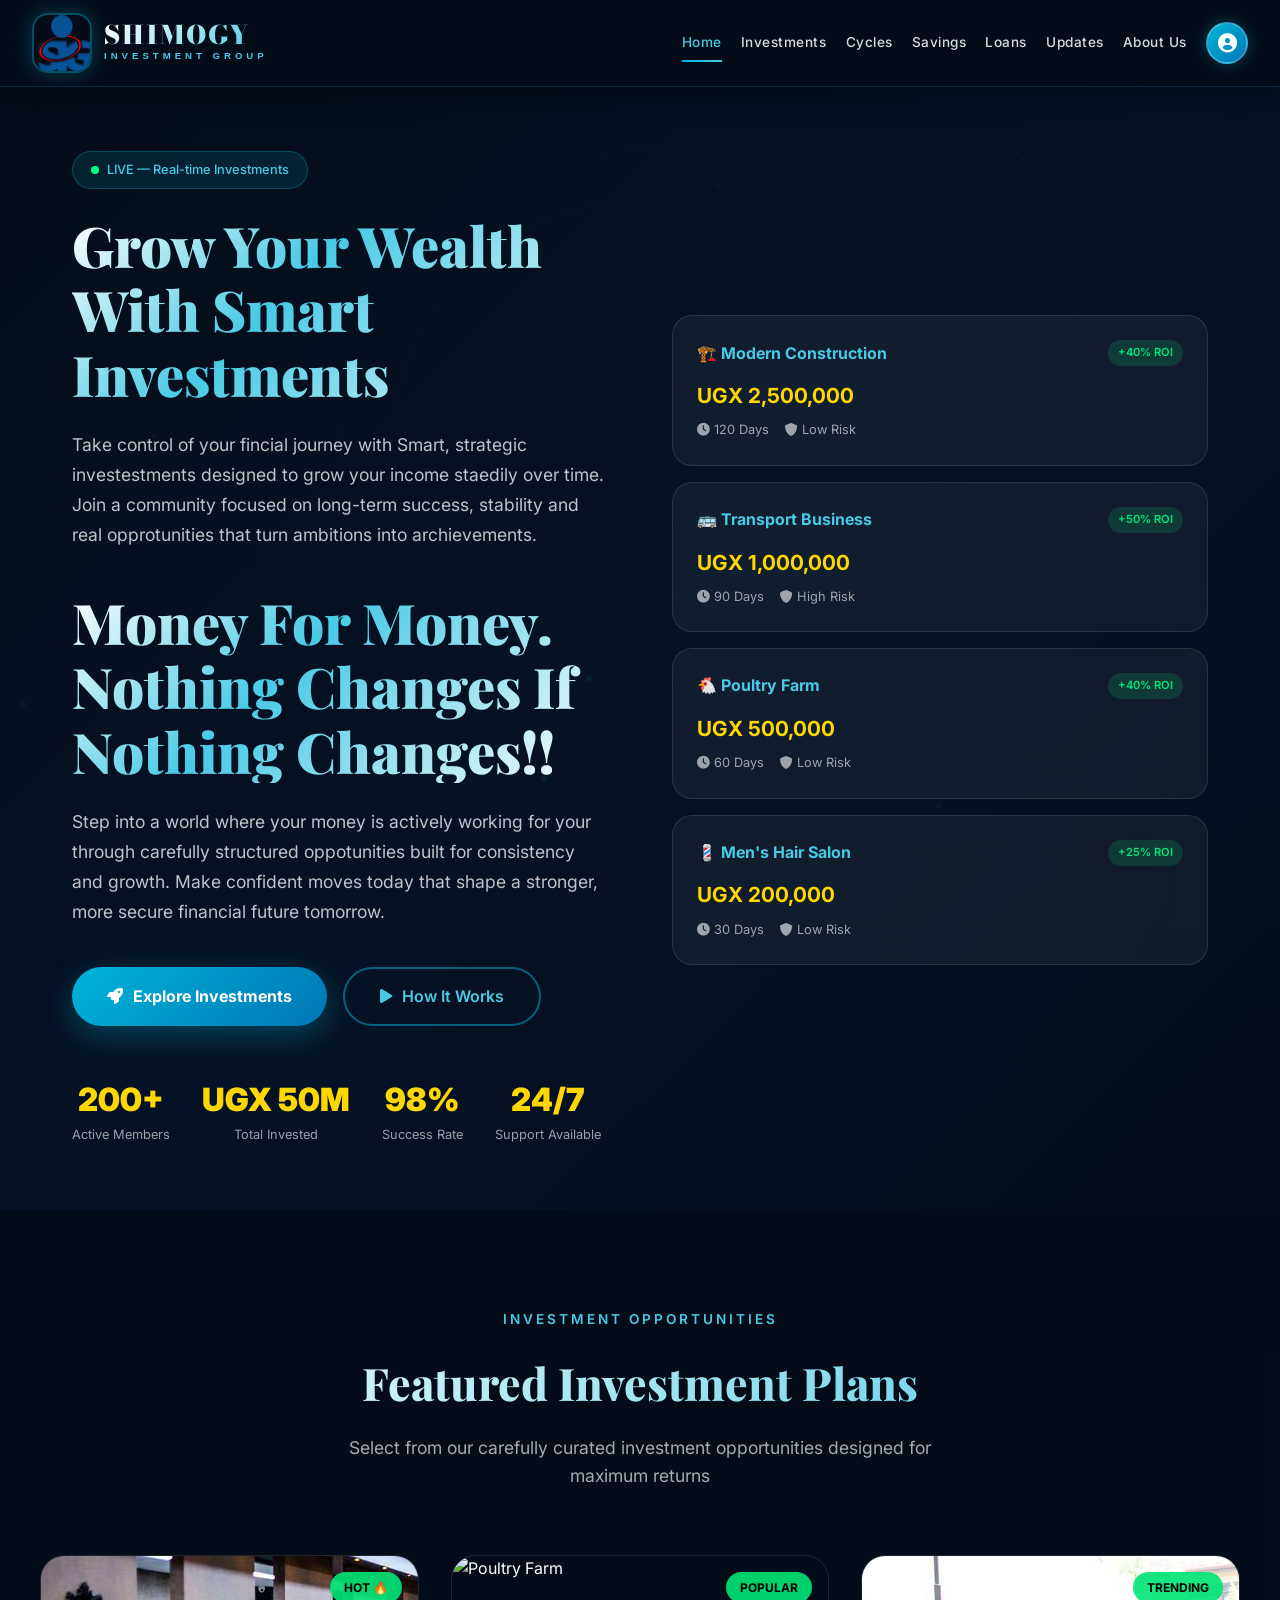
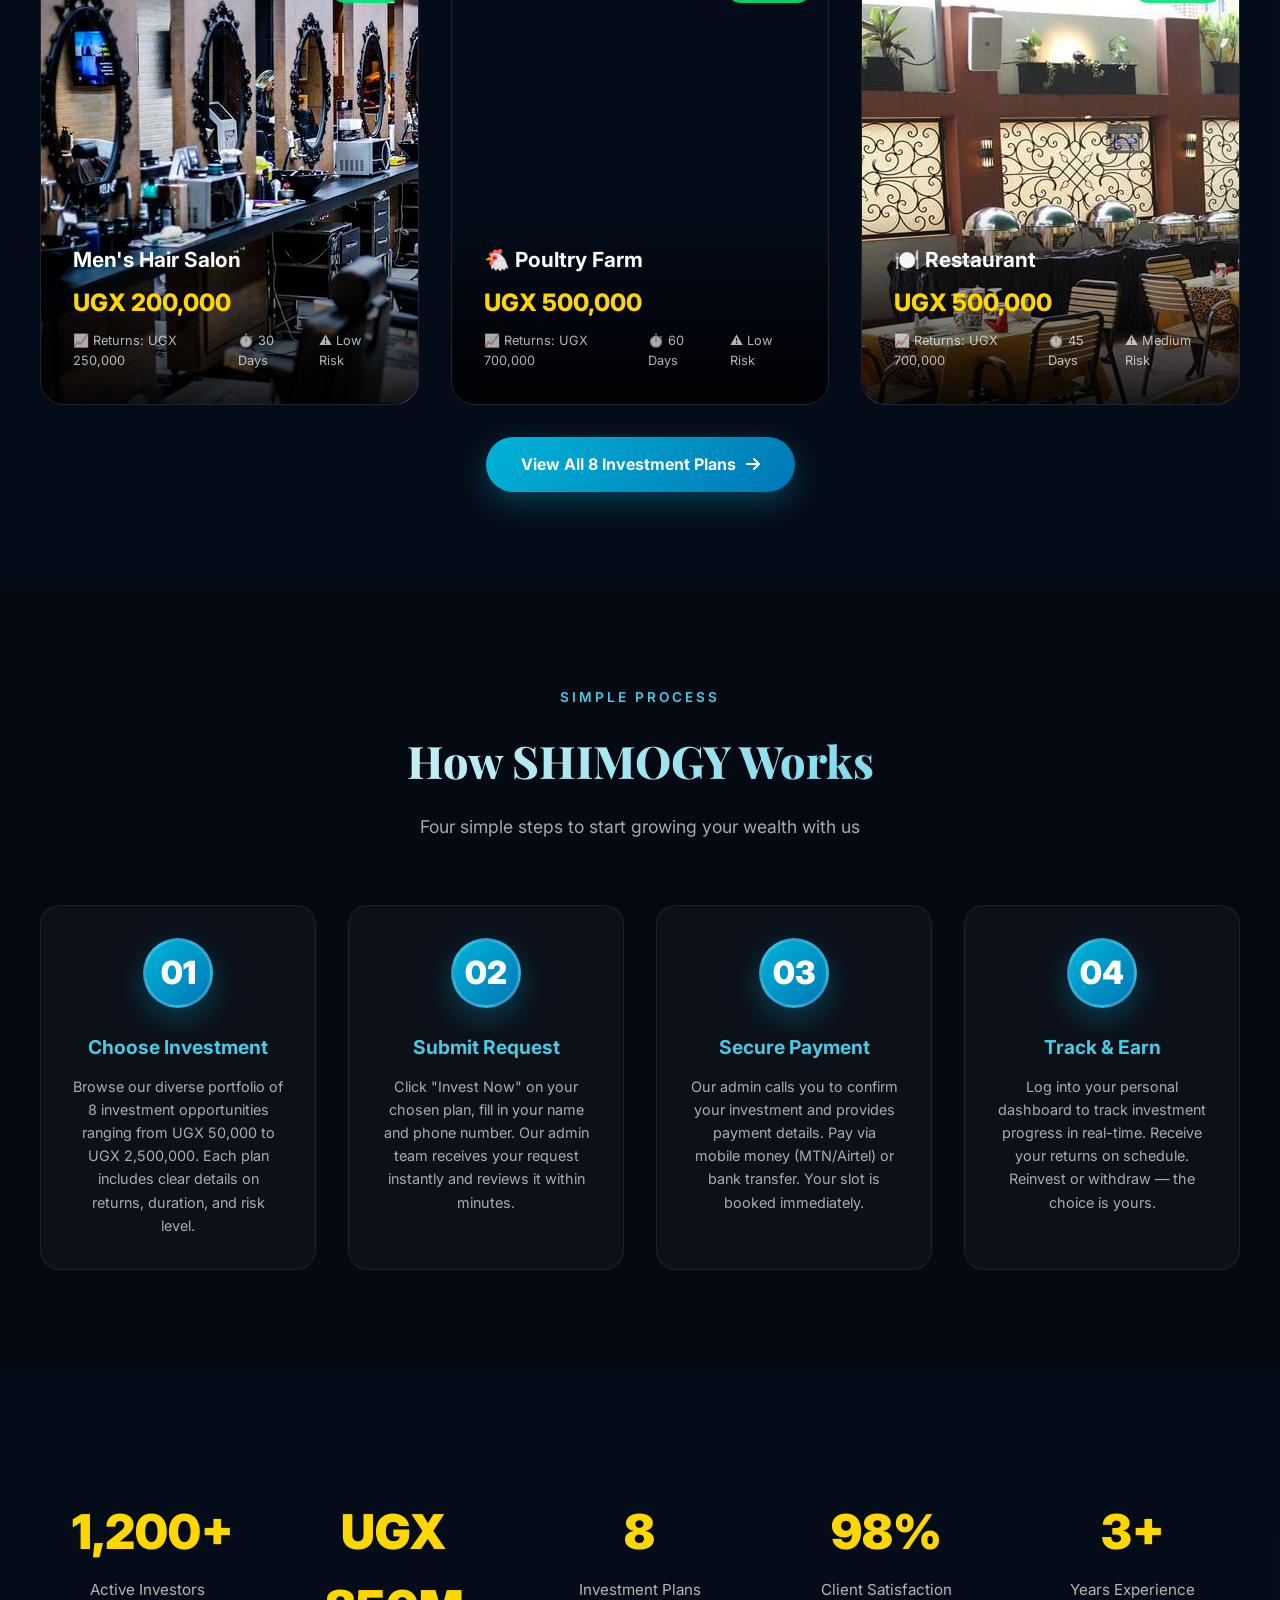
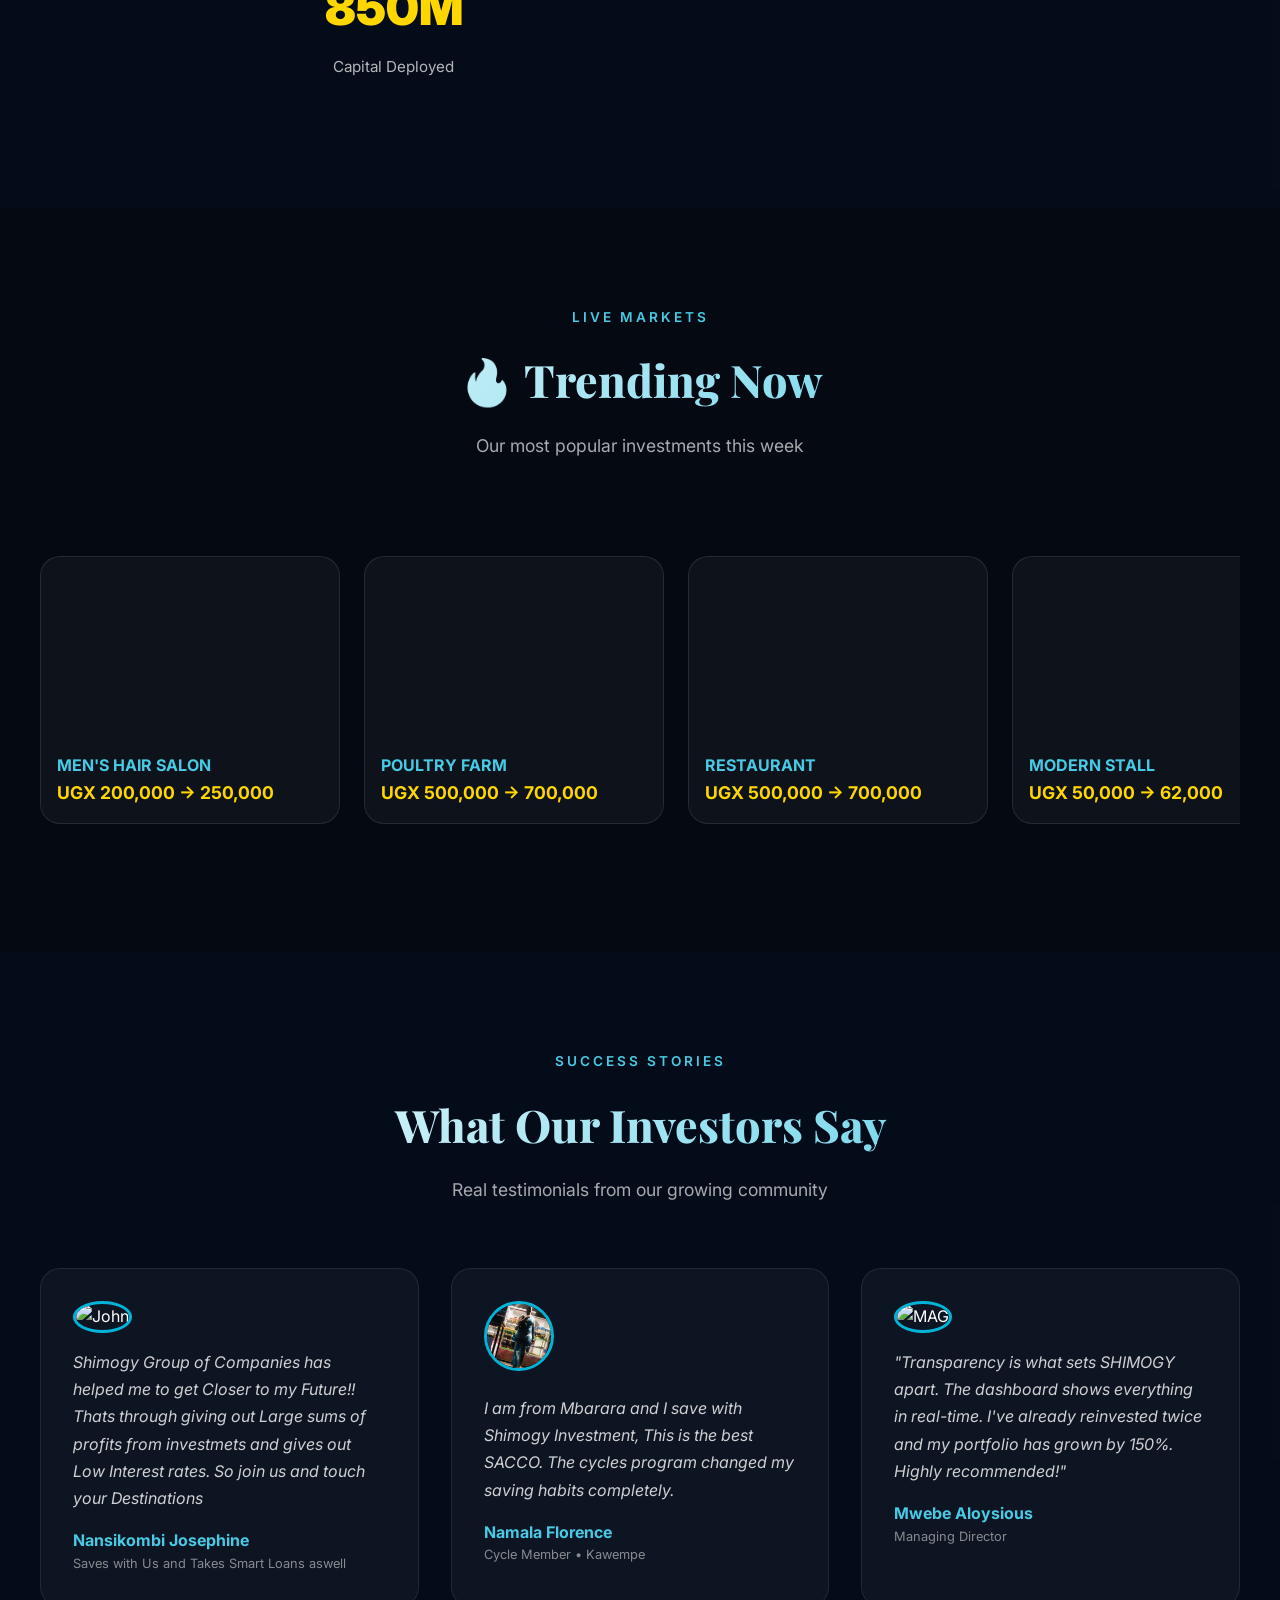
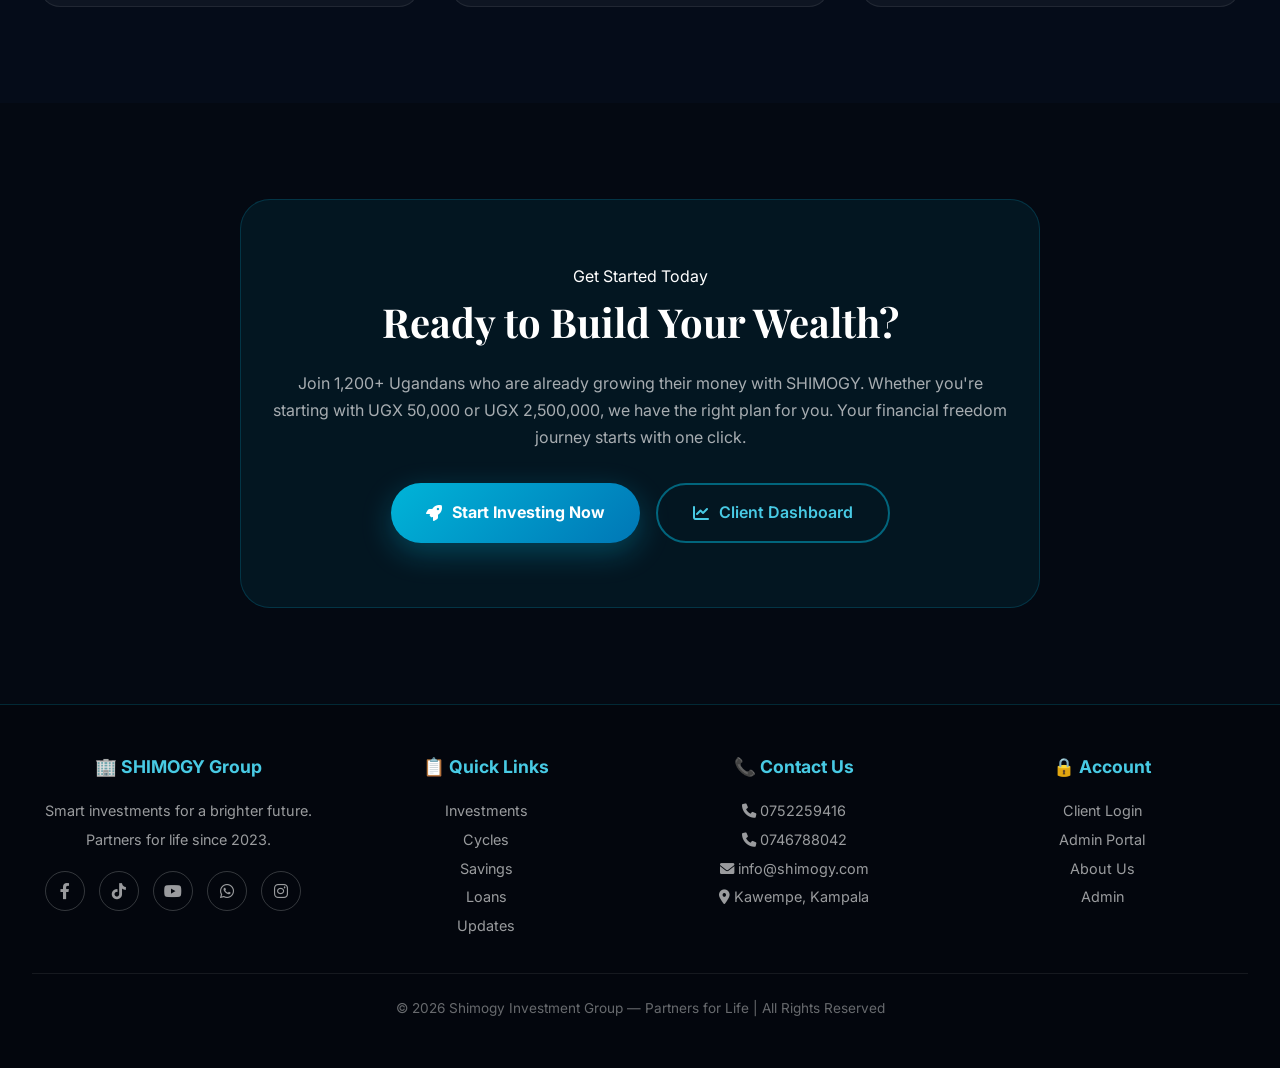
==== index.html @ a3112fb6 "Add files via upload" ====
<!-- index.html - Premium Modern Redesigned Home Page -->
<!DOCTYPE html>
<html lang="en">
<head>
    <meta charset="UTF-8">
    <meta name="viewport" content="width=device-width, initial-scale=1.0">
    <title>SHIMOGY | Smart Investment Group - Partners for Life | Uganda</title>
    <link href="https://fonts.googleapis.com/css2?family=Inter:opsz,wght@14..32,300;400;500;600;700;800;900&display=swap" rel="stylesheet">
    <link rel="stylesheet" href="https://cdnjs.cloudflare.com/ajax/libs/font-awesome/6.0.0-beta3/css/all.min.css">
    <link rel="stylesheet" href="style.css">
    <style>
        @import url('https://fonts.googleapis.com/css2?family=Bodoni+Moda:opsz,wght@6..96,700;6..96,800;6..96,900&display=swap');
        @import url('https://fonts.googleapis.com/css2?family=Playfair+Display:wght@700;800;900&display=swap');
        
        * {
            margin: 0;
            padding: 0;
            box-sizing: border-box;
        }

        body {
            background: #060d1a;
            min-height: 100vh;
            font-family: 'Inter', sans-serif;
            color: white;
            overflow-x: hidden;
            line-height: 1.6;
        }

        /* Water Ripple Animation */
        .water-ripple {
            position: fixed;
            top: 50%;
            left: 50%;
            transform: translate(-50%, -50%);
            width: 600px;
            height: 600px;
            border-radius: 50%;
            border: 2px solid rgba(0, 180, 216, 0.08);
            animation: rippleExpand 4s infinite ease-out;
            z-index: 0;
            pointer-events: none;
        }

        .water-ripple:nth-child(2) { animation-delay: 0.8s; width: 500px; height: 500px; }
        .water-ripple:nth-child(3) { animation-delay: 1.6s; width: 400px; height: 400px; }
        .water-ripple:nth-child(4) { animation-delay: 2.4s; width: 300px; height: 300px; }
        .water-ripple:nth-child(5) { animation-delay: 3.2s; width: 200px; height: 200px; }

        @keyframes rippleExpand {
            0% { transform: translate(-50%, -50%) scale(0.5); opacity: 1; }
            100% { transform: translate(-50%, -50%) scale(2.5); opacity: 0; }
        }

        /* Floating Dots */
        .floating-dots {
            position: fixed;
            top: 0;
            left: 0;
            width: 100%;
            height: 100%;
            z-index: 0;
            pointer-events: none;
        }

        .dot {
            position: absolute;
            border-radius: 50%;
            background: radial-gradient(circle, rgba(0,180,216,0.6), rgba(0,180,216,0));
            animation: floatDot 8s infinite ease-in-out;
        }

        @keyframes floatDot {
            0%, 100% { transform: translateY(0) translateX(0) scale(1); opacity: 0.3; }
            25% { transform: translateY(-100px) translateX(50px) scale(1.5); opacity: 0.6; }
            50% { transform: translateY(-50px) translateX(-30px) scale(1); opacity: 0.3; }
            75% { transform: translateY(-150px) translateX(-50px) scale(1.8); opacity: 0.5; }
        }

        /* Navbar */
        .navbar {
            background: rgba(6, 13, 26, 0.92);
            backdrop-filter: blur(20px);
            padding: 0.8rem 2rem;
            position: sticky;
            top: 0;
            z-index: 1000;
            border-bottom: 1px solid rgba(0, 180, 216, 0.2);
            box-shadow: 0 4px 30px rgba(0, 0, 0, 0.5);
        }

        .nav-container {
            max-width: 1400px;
            margin: 0 auto;
            display: flex;
            justify-content: space-between;
            align-items: center;
            flex-wrap: wrap;
        }

        .logo-area {
            display: flex;
            align-items: center;
            gap: 12px;
            cursor: pointer;
            text-decoration: none;
        }

        .logo-image {
            width: 60px;
            height: 60px;
            border-radius: 16px;
            object-fit: cover;
            box-shadow: 0 0 20px rgba(0, 180, 216, 0.3);
            border: 2px solid rgba(0, 180, 216, 0.4);
        }

        .logo-text h1 {
            font-family: 'Bodoni Moda', serif;
            font-size: 1.6rem;
            font-weight: 900;
            background: linear-gradient(135deg, #ffffff, #48cae4);
            -webkit-background-clip: text;
            -webkit-text-fill-color: transparent;
            background-clip: text;
            line-height: 1;
            letter-spacing: 2px;
        }

        .logo-text p {
            font-size: 0.6rem;
            letter-spacing: 4px;
            color: #48cae4;
            font-weight: 600;
        }

        .nav-links {
            display: flex;
            gap: 1.2rem;
            align-items: center;
            flex-wrap: wrap;
        }

        .nav-links a {
            text-decoration: none;
            font-weight: 500;
            color: rgba(255, 255, 255, 0.85);
            transition: 0.3s;
            padding: 0.5rem 0;
            position: relative;
            font-size: 0.85rem;
            letter-spacing: 0.5px;
        }

        .nav-links a::after {
            content: '';
            position: absolute;
            bottom: 0;
            left: 0;
            width: 0%;
            height: 2px;
            background: linear-gradient(90deg, #00b4d8, #48cae4);
            transition: width 0.3s;
        }

        .nav-links a:hover::after,
        .nav-links a.active::after {
            width: 100%;
        }

        .nav-links a:hover,
        .nav-links a.active {
            color: #48cae4;
        }

        .account-icon {
            width: 42px;
            height: 42px;
            background: linear-gradient(135deg, #00b4d8, #0077b6);
            border-radius: 50%;
            display: flex;
            align-items: center;
            justify-content: center;
            cursor: pointer;
            transition: 0.3s;
            font-size: 1.2rem;
            color: white;
            box-shadow: 0 0 15px rgba(0, 180, 216, 0.3);
            border: 2px solid rgba(255, 255, 255, 0.2);
        }

        .account-icon:hover {
            transform: scale(1.1);
            box-shadow: 0 0 30px rgba(0, 180, 216, 0.6);
        }

        /* Hero Section */
        .hero-fullscreen {
            position: relative;
            min-height: 100vh;
            display: flex;
            align-items: center;
            background: url('https://images.unsplash.com/photo-1486406146926-c627a92ad1ab?w=1920&h=1080&fit=crop') center/cover no-repeat;
            background-attachment: fixed;
            z-index: 1;
        }

        .hero-overlay {
            position: absolute;
            top: 0;
            left: 0;
            width: 100%;
            height: 100%;
            background: linear-gradient(135deg, rgba(6, 13, 26, 0.92) 0%, rgba(6, 20, 40, 0.85) 50%, rgba(6, 13, 26, 0.9) 100%);
        }

        .hero-content-wrapper {
            position: relative;
            z-index: 2;
            max-width: 1200px;
            margin: 0 auto;
            padding: 4rem 2rem;
            display: grid;
            grid-template-columns: 1fr 1fr;
            gap: 4rem;
            align-items: center;
        }

        .hero-left {
            animation: slideInLeft 1s ease;
        }

        @keyframes slideInLeft {
            from { opacity: 0; transform: translateX(-60px); }
            to { opacity: 1; transform: translateX(0); }
        }

        .hero-badge {
            display: inline-flex;
            align-items: center;
            gap: 8px;
            background: rgba(0, 180, 216, 0.12);
            border: 1px solid rgba(0, 180, 216, 0.3);
            padding: 8px 18px;
            border-radius: 50px;
            font-size: 0.8rem;
            color: #48cae4;
            margin-bottom: 1.5rem;
            font-weight: 500;
        }

        .hero-badge .live-dot {
            width: 8px;
            height: 8px;
            background: #00ff88;
            border-radius: 50%;
            animation: livePulse 1.5s infinite;
        }

        @keyframes livePulse {
            0%, 100% { opacity: 1; box-shadow: 0 0 10px #00ff88; }
            50% { opacity: 0.3; box-shadow: 0 0 3px #00ff88; }
        }

        .hero-title-main {
            font-family: 'Playfair Display', serif;
            font-size: 3.5rem;
            font-weight: 900;
            line-height: 1.15;
            margin-bottom: 1.5rem;
            background: linear-gradient(135deg, #ffffff 0%, #48cae4 40%, #ffffff 100%);
            -webkit-background-clip: text;
            -webkit-text-fill-color: transparent;
            background-clip: text;
        }

        .hero-description {
            font-size: 1.1rem;
            color: rgba(255, 255, 255, 0.75);
            margin-bottom: 2.5rem;
            line-height: 1.7;
        }

        .hero-buttons {
            display: flex;
            gap: 1rem;
            flex-wrap: wrap;
        }

        .btn-primary-large {
            background: linear-gradient(135deg, #00b4d8, #0077b6);
            border: none;
            padding: 15px 35px;
            border-radius: 50px;
            font-weight: 700;
            font-size: 1rem;
            color: white;
            cursor: pointer;
            transition: 0.3s;
            text-decoration: none;
            display: inline-flex;
            align-items: center;
            gap: 10px;
            box-shadow: 0 10px 30px rgba(0, 180, 216, 0.3);
        }

        .btn-primary-large:hover {
            transform: translateY(-3px);
            box-shadow: 0 15px 40px rgba(0, 180, 216, 0.5);
            background: linear-gradient(135deg, #48cae4, #00b4d8);
        }

        .btn-outline-large {
            background: transparent;
            border: 2px solid rgba(0, 180, 216, 0.5);
            padding: 15px 35px;
            border-radius: 50px;
            font-weight: 600;
            font-size: 1rem;
            color: #48cae4;
            cursor: pointer;
            transition: 0.3s;
            text-decoration: none;
            display: inline-flex;
            align-items: center;
            gap: 10px;
        }

        .btn-outline-large:hover {
            background: rgba(0, 180, 216, 0.1);
            border-color: #48cae4;
            color: white;
        }

        /* Hero Right - Floating Investment Cards */
        .hero-right {
            position: relative;
            animation: slideInRight 1s ease;
        }

        @keyframes slideInRight {
            from { opacity: 0; transform: translateX(60px); }
            to { opacity: 1; transform: translateX(0); }
        }

        .floating-card {
            background: rgba(255, 255, 255, 0.05);
            backdrop-filter: blur(20px);
            border: 1px solid rgba(255, 255, 255, 0.1);
            border-radius: 20px;
            padding: 1.5rem;
            margin-bottom: 1rem;
            animation: floatCard 6s infinite ease-in-out;
            transition: all 0.3s;
        }

        .floating-card:nth-child(2) { animation-delay: 1s; }
        .floating-card:nth-child(3) { animation-delay: 2s; }
        .floating-card:nth-child(4) { animation-delay: 3s; }

        @keyframes floatCard {
            0%, 100% { transform: translateY(0px); }
            50% { transform: translateY(-15px); }
        }

        .floating-card:hover {
            border-color: rgba(0, 180, 216, 0.5);
            background: rgba(0, 180, 216, 0.08);
        }

        .floating-card-header {
            display: flex;
            justify-content: space-between;
            align-items: center;
            margin-bottom: 0.8rem;
        }

        .floating-card-header h4 {
            color: #48cae4;
            font-size: 1rem;
        }

        .floating-card .return-badge {
            background: rgba(0, 230, 118, 0.15);
            color: #00e676;
            padding: 4px 10px;
            border-radius: 20px;
            font-size: 0.7rem;
            font-weight: 600;
        }

        .floating-card .card-amount {
            font-size: 1.3rem;
            font-weight: 700;
            color: #ffd700;
        }

        .floating-card .card-meta {
            display: flex;
            gap: 1rem;
            font-size: 0.8rem;
            color: rgba(255, 255, 255, 0.6);
            margin-top: 0.5rem;
        }

        /* Stats Bar */
        .hero-stats-bar {
            display: flex;
            gap: 2rem;
            margin-top: 3rem;
            flex-wrap: wrap;
        }

        .hero-stat-item {
            text-align: center;
        }

        .hero-stat-item .stat-value {
            font-size: 2rem;
            font-weight: 900;
            color: #ffd700;
        }

        .hero-stat-item .stat-label {
            font-size: 0.8rem;
            color: rgba(255, 255, 255, 0.6);
        }

        /* Section Styles */
        .section-dark {
            padding: 6rem 2rem;
            position: relative;
            z-index: 1;
            background: rgba(0, 0, 0, 0.3);
        }

        .section-image-bg {
            padding: 6rem 2rem;
            position: relative;
            z-index: 1;
            background-size: cover;
            background-position: center;
            background-attachment: fixed;
        }

        .section-overlay {
            position: absolute;
            top: 0;
            left: 0;
            width: 100%;
            height: 100%;
            background: rgba(6, 13, 26, 0.9);
        }

        .section-content {
            position: relative;
            z-index: 2;
            max-width: 1200px;
            margin: 0 auto;
        }

        .section-header {
            text-align: center;
            margin-bottom: 4rem;
        }

        .section-header .section-tag {
            display: inline-block;
            color: #48cae4;
            font-size: 0.85rem;
            font-weight: 600;
            letter-spacing: 3px;
            text-transform: uppercase;
            margin-bottom: 1rem;
        }

        .section-header h2 {
            font-family: 'Playfair Display', serif;
            font-size: 2.8rem;
            font-weight: 800;
            margin-bottom: 1rem;
            background: linear-gradient(135deg, #ffffff, #48cae4);
            -webkit-background-clip: text;
            -webkit-text-fill-color: transparent;
            background-clip: text;
        }

        .section-header p {
            font-size: 1.1rem;
            color: rgba(255, 255, 255, 0.65);
            max-width: 600px;
            margin: 0 auto;
        }

        /* Investment Showcase Grid */
        .showcase-grid {
            display: grid;
            grid-template-columns: repeat(auto-fit, minmax(350px, 1fr));
            gap: 2rem;
        }

        .showcase-card {
            position: relative;
            border-radius: 24px;
            overflow: hidden;
            height: 450px;
            cursor: pointer;
            transition: all 0.4s;
            border: 1px solid rgba(255, 255, 255, 0.1);
        }

        .showcase-card:hover {
            transform: translateY(-10px);
            border-color: rgba(0, 180, 216, 0.5);
            box-shadow: 0 30px 60px rgba(0, 0, 0, 0.4);
        }

        .showcase-card-img {
            width: 100%;
            height: 100%;
            object-fit: cover;
            transition: transform 0.5s;
        }

        .showcase-card:hover .showcase-card-img {
            transform: scale(1.1);
        }

        .showcase-card-overlay {
            position: absolute;
            bottom: 0;
            left: 0;
            right: 0;
            padding: 2rem;
            background: linear-gradient(transparent, rgba(0, 0, 0, 0.9));
        }

        .showcase-card-overlay h3 {
            font-size: 1.3rem;
            margin-bottom: 0.5rem;
            color: white;
        }

        .showcase-card-overlay .price-tag {
            font-size: 1.5rem;
            font-weight: 800;
            color: #ffd700;
        }

        .showcase-card-overlay .meta-info {
            display: flex;
            gap: 1rem;
            font-size: 0.8rem;
            color: rgba(255, 255, 255, 0.7);
            margin-top: 0.5rem;
        }

        .showcase-card-badge {
            position: absolute;
            top: 1rem;
            right: 1rem;
            background: rgba(0, 230, 118, 0.9);
            color: #000;
            padding: 6px 14px;
            border-radius: 20px;
            font-size: 0.75rem;
            font-weight: 700;
        }

        /* How It Works - Timeline */
        .timeline-grid {
            display: grid;
            grid-template-columns: repeat(auto-fit, minmax(250px, 1fr));
            gap: 2rem;
        }

        .timeline-card {
            text-align: center;
            position: relative;
            padding: 2rem;
            background: rgba(255, 255, 255, 0.03);
            border: 1px solid rgba(255, 255, 255, 0.08);
            border-radius: 20px;
            transition: all 0.3s;
        }

        .timeline-card:hover {
            border-color: rgba(0, 180, 216, 0.3);
            background: rgba(0, 180, 216, 0.05);
            transform: translateY(-5px);
        }

        .timeline-number {
            width: 70px;
            height: 70px;
            background: linear-gradient(135deg, #00b4d8, #0077b6);
            border-radius: 50%;
            display: flex;
            align-items: center;
            justify-content: center;
            font-size: 2rem;
            font-weight: 900;
            margin: 0 auto 1.5rem;
            box-shadow: 0 10px 30px rgba(0, 180, 216, 0.3);
            border: 3px solid rgba(255, 255, 255, 0.2);
        }

        .timeline-card h3 {
            font-size: 1.2rem;
            margin-bottom: 0.8rem;
            color: #48cae4;
        }

        .timeline-card p {
            color: rgba(255, 255, 255, 0.65);
            font-size: 0.9rem;
            line-height: 1.6;
        }

        /* Testimonials */
        .testimonial-card-modern {
            background: rgba(255, 255, 255, 0.04);
            border: 1px solid rgba(255, 255, 255, 0.08);
            border-radius: 20px;
            padding: 2rem;
            transition: all 0.3s;
        }

        .testimonial-card-modern:hover {
            border-color: rgba(0, 180, 216, 0.3);
            background: rgba(0, 180, 216, 0.05);
        }

        .testimonial-avatar-large {
            width: 70px;
            height: 70px;
            border-radius: 50%;
            object-fit: cover;
            border: 3px solid #00b4d8;
            margin-bottom: 1rem;
        }

        .testimonial-text {
            font-size: 1rem;
            color: rgba(255, 255, 255, 0.8);
            line-height: 1.7;
            font-style: italic;
            margin-bottom: 1rem;
        }

        .testimonial-author {
            font-weight: 700;
            color: #48cae4;
        }

        .testimonial-role {
            font-size: 0.8rem;
            color: rgba(255, 255, 255, 0.5);
        }

        /* Stats Counter Section */
        .stats-counter-grid {
            display: grid;
            grid-template-columns: repeat(auto-fit, minmax(200px, 1fr));
            gap: 2rem;
            text-align: center;
        }

        .stat-counter-item {
            padding: 2rem;
        }

        .stat-counter-number {
            font-size: 3rem;
            font-weight: 900;
            color: #ffd700;
            margin-bottom: 0.5rem;
        }

        .stat-counter-label {
            color: rgba(255, 255, 255, 0.7);
            font-size: 0.95rem;
        }

        /* Footer Modern */
        .footer-modern {
            background: rgba(0, 0, 0, 0.5);
            border-top: 1px solid rgba(0, 180, 216, 0.2);
            padding: 3rem 2rem;
            position: relative;
            z-index: 1;
        }

        .footer-grid-4 {
            display: grid;
            grid-template-columns: repeat(auto-fit, minmax(200px, 1fr));
            gap: 2rem;
            max-width: 1200px;
            margin: 0 auto;
        }

        .footer-col h4 {
            color: #48cae4;
            margin-bottom: 1rem;
            font-size: 1.1rem;
        }

        .footer-col p, .footer-col a {
            color: rgba(255, 255, 255, 0.6);
            font-size: 0.9rem;
            line-height: 2;
            text-decoration: none;
            transition: color 0.3s;
        }

        .footer-col a:hover {
            color: #48cae4;
        }

        .social-icons-large a {
            display: inline-flex;
            align-items: center;
            justify-content: center;
            width: 40px;
            height: 40px;
            border-radius: 50%;
            border: 1px solid rgba(255, 255, 255, 0.2);
            margin-right: 10px;
            color: rgba(255, 255, 255, 0.6);
            transition: all 0.3s;
            font-size: 1rem;
        }

        .social-icons-large a:hover {
            border-color: #00b4d8;
            color: #00b4d8;
            background: rgba(0, 180, 216, 0.1);
        }

        /* Slider Section */
        .slider-section {
            padding: 2rem 0;
        }

        .slider-container {
            width: 100%;
            overflow: hidden;
            position: relative;
        }

        .slider-track {
            display: flex;
            gap: 1.5rem;
            animation: slideRightToLeft 40s linear infinite;
            width: fit-content;
        }

        .slider-track:hover {
            animation-play-state: paused;
        }

        @keyframes slideRightToLeft {
            0% { transform: translateX(0); }
            100% { transform: translateX(-50%); }
        }

        .slider-card-modern {
            min-width: 300px;
            background: rgba(255, 255, 255, 0.04);
            border: 1px solid rgba(255, 255, 255, 0.1);
            border-radius: 20px;
            overflow: hidden;
            transition: all 0.3s;
        }

        .slider-card-modern:hover {
            border-color: rgba(0, 180, 216, 0.4);
            transform: translateY(-5px);
        }

        .slider-card-modern .slider-img {
            height: 180px;
            background-size: cover;
            background-position: center;
        }

        .slider-card-modern .slider-body {
            padding: 1rem;
        }

        .slider-card-modern .slider-body h4 {
            color: #48cae4;
            font-size: 1rem;
        }

        .slider-card-modern .slider-price {
            color: #ffd700;
            font-weight: 700;
            font-size: 1.1rem;
        }

        /* Modal */
        .modal-overlay {
            position: fixed;
            top: 0;
            left: 0;
            width: 100%;
            height: 100%;
            background: rgba(6, 13, 26, 0.95);
            backdrop-filter: blur(15px);
            display: flex;
            align-items: center;
            justify-content: center;
            z-index: 10000;
            visibility: hidden;
            opacity: 0;
            transition: 0.3s;
        }

        .modal-overlay.active {
            visibility: visible;
            opacity: 1;
        }

        .modal-content {
            background: linear-gradient(135deg, #0a1a35, #0d2247);
            border-radius: 24px;
            padding: 2.5rem;
            width: 90%;
            max-width: 450px;
            border: 1px solid rgba(0, 180, 216, 0.4);
            box-shadow: 0 30px 60px rgba(0, 0, 0, 0.6);
        }

        .modal-content h3 {
            color: #48cae4;
            margin-bottom: 1.5rem;
            font-size: 1.3rem;
            text-align: center;
        }

        .modal-content input {
            width: 100%;
            padding: 14px 18px;
            margin: 10px 0;
            border-radius: 50px;
            border: 1px solid rgba(0, 180, 216, 0.3);
            background: rgba(255, 255, 255, 0.05);
            color: white;
            font-weight: 500;
            outline: none;
            transition: all 0.3s;
        }

        .modal-content input:focus {
            border-color: #00b4d8;
            background: rgba(255, 255, 255, 0.08);
            box-shadow: 0 0 0 4px rgba(0, 180, 216, 0.1);
        }

        .modal-content input::placeholder {
            color: rgba(255, 255, 255, 0.4);
        }

        .modal-buttons {
            display: flex;
            gap: 1rem;
            margin-top: 1.5rem;
        }

        .modal-buttons button {
            flex: 1;
        }

        /* Responsive */
        @media (max-width: 968px) {
            .hero-content-wrapper {
                grid-template-columns: 1fr;
                text-align: center;
                gap: 2rem;
            }
            .hero-title-main {
                font-size: 2.5rem;
            }
            .hero-right {
                display: none;
            }
            .hero-buttons {
                justify-content: center;
            }
            .hero-stats-bar {
                justify-content: center;
            }
            .section-header h2 {
                font-size: 2rem;
            }
            .showcase-grid {
                grid-template-columns: 1fr;
            }
        }

        @media (max-width: 768px) {
            .nav-container {
                flex-direction: column;
                gap: 1rem;
            }
            .nav-links {
                gap: 0.8rem;
                justify-content: center;
            }
            .hero-fullscreen {
                min-height: auto;
                padding: 6rem 0;
            }
            .section-dark, .section-image-bg {
                padding: 3rem 1rem;
            }
        }
    </style>
</head>
<body>

<!-- Water Ripple Animation -->
<div class="water-ripple"></div>
<div class="water-ripple"></div>
<div class="water-ripple"></div>
<div class="water-ripple"></div>
<div class="water-ripple"></div>

<!-- Floating Dots -->
<div class="floating-dots" id="floatingDots"></div>

<!-- Navbar -->
<nav class="navbar">
    <div class="nav-container">
        <a href="index.html" class="logo-area">
            <img src="images/logobg.png" alt="SHIMOGY Logo" class="logo-image">
            <div class="logo-text">
                <h1>SHIMOGY</h1>
                <p>INVESTMENT GROUP</p>
            </div>
        </a>
        <div class="nav-links">
            <a href="index.html" class="active">Home</a>
            <a href="investments.html">Investments</a>
            <a href="cycles.html">Cycles</a>
            <a href="savings.html">Savings</a>
            <a href="loans.html">Loans</a>
            <a href="updates.html">Updates</a>
            <a href="about.html">About Us</a>
            <div class="account-icon" onclick="showAccessModal()">
                <i class="fas fa-user-circle"></i>
            </div>
        </div>
    </div>
</nav>

<!-- Access Modal -->
<div id="accessModal" class="modal-overlay">
    <div class="modal-content">
        <h3><i class="fas fa-key"></i> Access Your Dashboard</h3>
        <p style="text-align:center; color: rgba(255,255,255,0.6); margin-bottom: 1.5rem;">Choose your login portal</p>
        <div style="display: flex; gap: 1rem; flex-wrap: wrap;">
            <button class="btn-primary-large" style="flex: 1; justify-content: center;" onclick="location.href='admin.html'">
                <i class="fas fa-user-cog"></i> Admin
            </button>
            <button class="btn-primary-large" style="flex: 1; justify-content: center; background: linear-gradient(135deg, #1e7e34, #27ae60);" onclick="location.href='dashboard.html'">
                <i class="fas fa-user"></i> Client
            </button>
        </div>
        <p style="font-size: 0.75rem; text-align: center; color: rgba(255,255,255,0.4); margin-top: 1rem;">Credentials provided by admin</p>
        <button class="btn-outline-large" style="width: 100%; margin-top: 1rem; justify-content: center;" onclick="closeAccessModal()">Close</button>
    </div>
</div>

<!-- Hero Section -->
<section class="hero-fullscreen">
    <div class="hero-overlay"></div>
    <div class="hero-content-wrapper">
        <div class="hero-left">
            <div class="hero-badge">
                <span class="live-dot"></span> LIVE — Real-time Investments
            </div>
            <h1 class="hero-title-main">
                Grow Your Wealth<br>With Smart Investments
            </h1>
            <p class="hero-description">
                Take control of your fincial journey with Smart, strategic investestments designed to grow your income staedily over time. 
                Join a community focused on long-term success, stability and real opprotunities that turn ambitions into archievements.
            </p>
            <h1 class="hero-title-main">
                Money For Money. Nothing Changes If Nothing Changes!!
            </h1>
            <p class="hero-description">
                Step into a world where your money is actively working for your through carefully structured oppotunities built for consistency and growth. Make confident moves today that shape a stronger, more secure financial future tomorrow. 
            </p>
            <div class="hero-buttons">
                <a href="investments.html" class="btn-primary-large">
                    <i class="fas fa-rocket"></i> Explore Investments
                </a>
                <a href="about.html" class="btn-outline-large">
                    <i class="fas fa-play"></i> How It Works
                </a>
            </div>
            <div class="hero-stats-bar">
                <div class="hero-stat-item">
                    <div class="stat-value">200+</div>
                    <div class="stat-label">Active Members</div>
                </div>
                <div class="hero-stat-item">
                    <div class="stat-value">UGX 50M</div>
                    <div class="stat-label">Total Invested</div>
                </div>
                <div class="hero-stat-item">
                    <div class="stat-value">98%</div>
                    <div class="stat-label">Success Rate</div>
                </div>
                <div class="hero-stat-item">
                    <div class="stat-value">24/7</div>
                    <div class="stat-label">Support Available</div>
                </div>
            </div>
        </div>
        
        <!-- Floating Investment Cards -->
        <div class="hero-right">
            <div class="floating-card">
                <div class="floating-card-header">
                    <h4>🏗️ Modern Construction</h4>
                    <span class="return-badge">+40% ROI</span>
                </div>
                <div class="card-amount">UGX 2,500,000</div>
                <div class="card-meta">
                    <span><i class="fas fa-clock"></i> 120 Days</span>
                    <span><i class="fas fa-shield-alt"></i> Low Risk</span>
                </div>
            </div>
            <div class="floating-card">
                <div class="floating-card-header">
                    <h4>🚌 Transport Business</h4>
                    <span class="return-badge">+50% ROI</span>
                </div>
                <div class="card-amount">UGX 1,000,000</div>
                <div class="card-meta">
                    <span><i class="fas fa-clock"></i> 90 Days</span>
                    <span><i class="fas fa-shield-alt"></i> High Risk</span>
                </div>
            </div>
            <div class="floating-card">
                <div class="floating-card-header">
                    <h4>🐔 Poultry Farm</h4>
                    <span class="return-badge">+40% ROI</span>
                </div>
                <div class="card-amount">UGX 500,000</div>
                <div class="card-meta">
                    <span><i class="fas fa-clock"></i> 60 Days</span>
                    <span><i class="fas fa-shield-alt"></i> Low Risk</span>
                </div>
            </div>
            <div class="floating-card">
                <div class="floating-card-header">
                    <h4>💈 Men's Hair Salon</h4>
                    <span class="return-badge">+25% ROI</span>
                </div>
                <div class="card-amount">UGX 200,000</div>
                <div class="card-meta">
                    <span><i class="fas fa-clock"></i> 30 Days</span>
                    <span><i class="fas fa-shield-alt"></i> Low Risk</span>
                </div>
            </div>
        </div>
    </div>
</section>

<!-- Investment Categories Showcase -->
<section class="section-image-bg" style="background-image: url('https://images.unsplash.com/photo-1486406146926-c627a92ad1ab?w=1920&h=1080&fit=crop');">
    <div class="section-overlay"></div>
    <div class="section-content">
        <div class="section-header">
            <div class="section-tag">Investment Opportunities</div>
            <h2>Featured Investment Plans</h2>
            <p>Select from our carefully curated investment opportunities designed for maximum returns</p>
        </div>
        <div class="showcase-grid">
            <div class="showcase-card" onclick="location.href='investments.html'">
                <img src="images/saloon.jpg">
                <div class="showcase-card-badge">HOT 🔥</div>
                <div class="showcase-card-overlay">
                    <h3> Men's Hair Salon</h3>
                    <div class="price-tag">UGX 200,000</div>
                    <div class="meta-info">
                        <span>📈 Returns: UGX 250,000</span>
                        <span>⏱️ 30 Days</span>
                        <span>⚠️ Low Risk</span>
                    </div>
                </div>
            </div>
            <div class="showcase-card" onclick="location.href='investments.html'">
                <img src="https://images.unsplash.com/photo-1548550023-2bdb3c5beed7?w=600&h=800&fit=crop" alt="Poultry Farm" class="showcase-card-img">
                <div class="showcase-card-badge">POPULAR</div>
                <div class="showcase-card-overlay">
                    <h3>🐔 Poultry Farm</h3>
                    <div class="price-tag">UGX 500,000</div>
                    <div class="meta-info">
                        <span>📈 Returns: UGX 700,000</span>
                        <span>⏱️ 60 Days</span>
                        <span>⚠️ Low Risk</span>
                    </div>
                </div>
            </div>
            <div class="showcase-card" onclick="location.href='investments.html'">
                <img src="images/restaurant.jpg">
                <div class="showcase-card-badge">TRENDING</div>
                <div class="showcase-card-overlay">
                    <h3>🍽️ Restaurant</h3>
                    <div class="price-tag">UGX 500,000</div>
                    <div class="meta-info">
                        <span>📈 Returns: UGX 700,000</span>
                        <span>⏱️ 45 Days</span>
                        <span>⚠️ Medium Risk</span>
                    </div>
                </div>
            </div>
        </div>
        <div style="text-align: center; margin-top: 2rem;">
            <a href="investments.html" class="btn-primary-large">
                View All 8 Investment Plans <i class="fas fa-arrow-right"></i>
            </a>
        </div>
    </div>
</section>

<!-- How It Works -->
<section class="section-dark">
    <div class="section-content">
        <div class="section-header">
            <div class="section-tag">Simple Process</div>
            <h2>How SHIMOGY Works</h2>
            <p>Four simple steps to start growing your wealth with us</p>
        </div>
        <div class="timeline-grid">
            <div class="timeline-card">
                <div class="timeline-number">01</div>
                <h3>Choose Investment</h3>
                <p>Browse our diverse portfolio of 8 investment opportunities ranging from UGX 50,000 to UGX 2,500,000. Each plan includes clear details on returns, duration, and risk level.</p>
            </div>
            <div class="timeline-card">
                <div class="timeline-number">02</div>
                <h3>Submit Request</h3>
                <p>Click "Invest Now" on your chosen plan, fill in your name and phone number. Our admin team receives your request instantly and reviews it within minutes.</p>
            </div>
            <div class="timeline-card">
                <div class="timeline-number">03</div>
                <h3>Secure Payment</h3>
                <p>Our admin calls you to confirm your investment and provides payment details. Pay via mobile money (MTN/Airtel) or bank transfer. Your slot is booked immediately.</p>
            </div>
            <div class="timeline-card">
                <div class="timeline-number">04</div>
                <h3>Track & Earn</h3>
                <p>Log into your personal dashboard to track investment progress in real-time. Receive your returns on schedule. Reinvest or withdraw — the choice is yours.</p>
            </div>
        </div>
    </div>
</section>

<!-- Statistics Counter -->
<section class="section-image-bg" style="background-image: url('https://images.unsplash.com/photo-1553484771-371a605b060b?w=1920&h=600&fit=crop');">
    <div class="section-overlay"></div>
    <div class="section-content">
        <div class="stats-counter-grid">
            <div class="stat-counter-item">
                <div class="stat-counter-number">1,200+</div>
                <div class="stat-counter-label">Active Investors</div>
            </div>
            <div class="stat-counter-item">
                <div class="stat-counter-number">UGX 850M</div>
                <div class="stat-counter-label">Capital Deployed</div>
            </div>
            <div class="stat-counter-item">
                <div class="stat-counter-number">8</div>
                <div class="stat-counter-label">Investment Plans</div>
            </div>
            <div class="stat-counter-item">
                <div class="stat-counter-number">98%</div>
                <div class="stat-counter-label">Client Satisfaction</div>
            </div>
            <div class="stat-counter-item">
                <div class="stat-counter-number">3+</div>
                <div class="stat-counter-label">Years Experience</div>
            </div>
        </div>
    </div>
</section>

<!-- Trending Slider -->
<section class="section-dark">
    <div class="section-content">
        <div class="section-header">
            <div class="section-tag">Live Markets</div>
            <h2>🔥 Trending Now</h2>
            <p>Our most popular investments this week</p>
        </div>
        <div class="slider-section">
            <div class="slider-container">
                <div class="slider-track" id="sliderTrack"></div>
            </div>
        </div>
    </div>
</section>

<!-- Testimonials -->
<section class="section-image-bg" style="background-image: url('https://images.unsplash.com/photo-1529156069898-49953e39b3ac?w=1920&h=800&fit=crop');">
    <div class="section-overlay"></div>
    <div class="section-content">
        <div class="section-header">
            <div class="section-tag">Success Stories</div>
            <h2>What Our Investors Say</h2>
            <p>Real testimonials from our growing community</p>
        </div>
        <div style="display: grid; grid-template-columns: repeat(auto-fit, minmax(300px, 1fr)); gap: 2rem;">
            <div class="testimonial-card-modern">
                <img src="images/Josephine.jpg" alt="John" class="testimonial-avatar-large">
                <p class="testimonial-text">Shimogy Group of Companies has helped me to get Closer to my Future!! Thats through giving out Large sums of profits from investmets and gives out Low Interest rates. So join us and touch your Destinations</p>
                <div class="testimonial-author">Nansikombi Josephine</div>
                <div class="testimonial-role">Saves with Us and Takes Smart Loans aswell</div>
            </div>
            <div class="testimonial-card-modern">
                <img src="images/Namala.jpg"class="testimonial-avatar-large">
                <p class="testimonial-text">I am from Mbarara and I save with Shimogy Investment,
                  This is the best SACCO. The cycles program changed my saving habits completely.
                </p>
                <div class="testimonial-author">Namala Florence</div>
                <div class="testimonial-role">Cycle Member • Kawempe</div>
            </div>
            <div class="testimonial-card-modern">
                <img src="p" alt="MAG" class="testimonial-avatar-large">
                <p class="testimonial-text">"Transparency is what sets SHIMOGY apart. The dashboard shows everything in real-time. I've already reinvested twice and my portfolio has grown by 150%. Highly recommended!"</p>
                <div class="testimonial-author">Mwebe Aloysious </div>
                <div class="testimonial-role">Managing Director</div>
            </div>
        </div>
    </div>
</section>

<!-- Call to Action -->
<section class="section-dark">
    <div class="section-content" style="text-align: center;">
        <div style="background: rgba(0, 180, 216, 0.08); border: 1px solid rgba(0, 180, 216, 0.2); border-radius: 30px; padding: 4rem 2rem; max-width: 800px; margin: 0 auto;">
            <div class="section-tag">Get Started Today</div>
            <h2 style="font-family: 'Playfair Display', serif; font-size: 2.5rem; margin-bottom: 1rem;">Ready to Build Your Wealth?</h2>
            <p style="color: rgba(255,255,255,0.65); margin-bottom: 2rem; line-height: 1.7;">
                Join 1,200+ Ugandans who are already growing their money with SHIMOGY. 
                Whether you're starting with UGX 50,000 or UGX 2,500,000, we have the right plan for you. 
                Your financial freedom journey starts with one click.
            </p>
            <div style="display: flex; gap: 1rem; justify-content: center; flex-wrap: wrap;">
                <a href="investments.html" class="btn-primary-large">
                    <i class="fas fa-rocket"></i> Start Investing Now
                </a>
                <a href="dashboard.html" class="btn-outline-large">
                    <i class="fas fa-chart-line"></i> Client Dashboard
                </a>
            </div>
        </div>
    </div>
</section>

<!-- Footer -->
<footer class="footer-modern">
    <div class="footer-grid-4">
        <div class="footer-col">
            <h4>🏢 SHIMOGY Group</h4>
            <p>Smart investments for a brighter future. Partners for life since 2023.</p>
            <div class="social-icons-large" style="margin-top: 1rem;">
                <a href="#"><i class="fab fa-facebook-f"></i></a>
                <a href="#"><i class="fab fa-tiktok"></i></a>
                <a href="#"><i class="fab fa-youtube"></i></a>
                <a href="https://wa.me/256752259416"><i class="fab fa-whatsapp"></i></a>
                <a href="#"><i class="fab fa-instagram"></i></a>
            </div>
        </div>
        <div class="footer-col">
            <h4>📋 Quick Links</h4>
            <p><a href="investments.html">Investments</a></p>
            <p><a href="cycles.html">Cycles</a></p>
            <p><a href="savings.html">Savings</a></p>
            <p><a href="loans.html">Loans</a></p>
            <p><a href="updates.html">Updates</a></p>
        </div>
        <div class="footer-col">
            <h4>📞 Contact Us</h4>
            <p><i class="fas fa-phone"></i> 0752259416</p>
            <p><i class="fas fa-phone"></i> 0746788042</p>
            <p><i class="fas fa-envelope"></i> info@shimogy.com</p>
            <p><i class="fas fa-map-marker-alt"></i> Kawempe, Kampala</p>
        </div>
        <div class="footer-col">
            <h4>🔒 Account</h4>
            <p><a href="dashboard.html">Client Login</a></p>
            <p><a href="admin.html">Admin Portal</a></p>
            <p><a href="about.html">About Us</a></p>
            <p><a href="admin.html">Admin</a></p>
        </div>
    </div>
    <div style="text-align: center; margin-top: 2rem; padding-top: 1.5rem; border-top: 1px solid rgba(255,255,255,0.08); color: rgba(255,255,255,0.4); font-size: 0.85rem;">
        © 2026 Shimogy Investment Group — Partners for Life | All Rights Reserved
    </div>
</footer>

<script src="script.js"></script>
<script>
    // Create floating dots
    function createFloatingDots() {
        const container = document.getElementById('floatingDots');
        for (let i = 0; i < 20; i++) {
            const dot = document.createElement('div');
            dot.classList.add('dot');
            const size = Math.random() * 6 + 3;
            dot.style.width = size + 'px';
            dot.style.height = size + 'px';
            dot.style.left = Math.random() * 100 + '%';
            dot.style.bottom = Math.random() * 100 + '%';
            dot.style.animationDuration = Math.random() * 10 + 5 + 's';
            dot.style.animationDelay = Math.random() * 5 + 's';
            container.appendChild(dot);
        }
    }

    // Show access modal
    function showAccessModal() {
        document.getElementById('accessModal').classList.add('active');
    }

    function closeAccessModal() {
        document.getElementById('accessModal').classList.remove('active');
    }

    // Initialize
    document.addEventListener('DOMContentLoaded', () => {
        createFloatingDots();
        if (document.getElementById('sliderTrack') && typeof renderHomeSlider === 'function') {
            renderHomeSlider();
        }
        
        // Close modal on outside click
        const modal = document.getElementById('accessModal');
        if (modal) {
            modal.addEventListener('click', (e) => {
                if (e.target === modal) modal.classList.remove('active');
            });
        }
    });

    // Render home slider
    function renderHomeSlider() {
        const track = document.getElementById('sliderTrack');
        if (!track) return;
        
        const slides = [
            { img: "https://images.unsplash.com/photo-1600880292203-757bb62b4baf?w=400&h=250&fit=crop", title: "MEN'S HAIR SALON", price: "200,000 → 250,000" },
            { img: "https://images.unsplash.com/photo-1548550023-2bdb3c5beed7?w=400&h=250&fit=crop", title: "POULTRY FARM", price: "500,000 → 700,000" },
            { img: "https://images.unsplash.com/photo-1517248135467-4c7edcad34c4?w=400&h=250&fit=crop", title: "RESTAURANT", price: "500,000 → 700,000" },
            { img: "https://images.unsplash.com/photo-1542838132-92c53300491e?w=400&h=250&fit=crop", title: "MODERN STALL", price: "50,000 → 62,000" },
            { img: "https://images.unsplash.com/photo-1441986300917-64674bd600d8?w=400&h=250&fit=crop", title: "CLASSIC BOUTIQUE", price: "100,000 → 120,000" },
            { img: "https://images.unsplash.com/photo-1515169067868-5387ec356754?w=400&h=250&fit=crop", title: "GROCERY STORE", price: "800,000 → 1,200,000" },
            { img: "https://images.unsplash.com/photo-1549317661-bd32c8ce0db2?w=400&h=250&fit=crop", title: "TRANSPORT BUSINESS", price: "1,000,000 → 1,500,000" },
            { img: "https://images.unsplash.com/photo-1503387762-592deb58ef4e?w=400&h=250&fit=crop", title: "MODERN CONSTRUCTION", price: "2,500,000 → 3,500,000" }
        ];
        
        const allSlides = [...slides, ...slides];
        
        track.innerHTML = allSlides.map(slide => `
            <div class="slider-card-modern">
                <div class="slider-img" style="background-image: url('${slide.img}');"></div>
                <div class="slider-body">
                    <h4>${slide.title}</h4>
                    <div class="slider-price">UGX ${slide.price}</div>
                </div>
            </div>
        `).join('');
    }
</script>

</body>
</html>
---- style.css ----
/* style.css - Main Stylesheet */
:root {
    --dark-blue: #05102d;
    --mid-blue: #0a2a5e;
    --bright-blue: #0077b6;
    --accent-blue: #00b4d8;
    --light-blue: #48cae4;
    --gold: #ffd700;
    --gold-light: #ffe44d;
    --green: #00e676;
    --white: #ffffff;
}

* {
    margin: 0;
    padding: 0;
    box-sizing: border-box;
}

body {
    font-family: 'Inter', sans-serif;
    color: var(--white);
    min-height: 100vh;
    display: flex;
    flex-direction: column;
}

/* Navbar */
.navbar {
    background: rgba(5, 16, 45, 0.95);
    backdrop-filter: blur(20px);
    padding: 1rem 2rem;
    position: sticky;
    top: 0;
    z-index: 1000;
    border-bottom: 2px solid rgba(0, 180, 216, 0.3);
    box-shadow: 0 4px 20px rgba(0, 0, 0, 0.5);
}

.nav-container {
    max-width: 1400px;
    margin: 0 auto;
    display: flex;
    justify-content: space-between;
    align-items: center;
    flex-wrap: wrap;
}

.logo-area {
    display: flex;
    align-items: center;
    gap: 15px;
    cursor: pointer;
}

.logo-icon {
    width: 55px;
    height: 55px;
    background: linear-gradient(135deg, #00b4d8, #0077b6);
    border-radius: 50%;
    display: flex;
    align-items: center;
    justify-content: center;
    font-size: 1.8rem;
    color: white;
    box-shadow: 0 0 25px rgba(0, 180, 216, 0.4);
    animation: pulse 2s infinite;
}

@keyframes pulse {
    0%, 100% { box-shadow: 0 0 25px rgba(0, 180, 216, 0.4); }
    50% { box-shadow: 0 0 45px rgba(0, 180, 216, 0.8); }
}

.logo-text h1 {
    font-family: 'Bodoni Moda', serif;
    font-size: 1.8rem;
    font-weight: 900;
    background: linear-gradient(135deg, #ffffff, #48cae4);
    -webkit-background-clip: text;
    -webkit-text-fill-color: transparent;
    background-clip: text;
    line-height: 1;
}

.logo-text p {
    font-size: 0.65rem;
    letter-spacing: 3px;
    color: #48cae4;
    font-family: 'Calibri', sans-serif;
}

.nav-links {
    display: flex;
    gap: 1.5rem;
    align-items: center;
    flex-wrap: wrap;
}

.nav-links a {
    text-decoration: none;
    font-weight: 600;
    color: var(--white);
    transition: 0.3s;
    padding: 0.5rem 0;
    position: relative;
    font-size: 0.9rem;
}

.nav-links a::after {
    content: '';
    position: absolute;
    bottom: 0;
    left: 0;
    width: 0%;
    height: 2px;
    background: linear-gradient(90deg, #00b4d8, #48cae4);
    transition: width 0.3s;
}

.nav-links a:hover::after,
.nav-links a.active::after {
    width: 100%;
}

.nav-links a:hover,
.nav-links a.active {
    color: #48cae4;
}

.account-icon {
    width: 44px;
    height: 44px;
    background: linear-gradient(135deg, #00b4d8, #0077b6);
    border-radius: 50%;
    display: flex;
    align-items: center;
    justify-content: center;
    cursor: pointer;
    transition: 0.3s;
    font-size: 1.3rem;
    color: white;
    box-shadow: 0 0 15px rgba(0, 180, 216, 0.3);
}

.account-icon:hover {
    transform: scale(1.1);
    box-shadow: 0 0 25px rgba(0, 180, 216, 0.6);
}

/* Hero Section */
.hero-section {
    padding: 4rem 2rem;
    text-align: center;
}

.hero-title {
    font-size: 2.8rem;
    font-weight: 800;
    background: linear-gradient(135deg, #48cae4, #ffffff);
    -webkit-background-clip: text;
    -webkit-text-fill-color: transparent;
    background-clip: text;
    margin-bottom: 1rem;
    line-height: 1.2;
}

.hero-subtitle {
    font-size: 1.1rem;
    opacity: 0.9;
    max-width: 700px;
    margin: 0 auto;
    color: #caf0f8;
    line-height: 1.6;
}

.floating {
    animation: float 3s ease-in-out infinite;
}

@keyframes float {
    0%, 100% { transform: translateY(0px); }
    50% { transform: translateY(-10px); }
}

/* Glass Card */
.glass-card {
    background: rgba(10, 40, 80, 0.4);
    backdrop-filter: blur(15px);
    border-radius: 24px;
    border: 1px solid rgba(0, 180, 216, 0.25);
    box-shadow: 0 10px 30px rgba(0, 0, 0, 0.3);
    transition: all 0.3s;
}

.glass-card:hover {
    border-color: rgba(0, 180, 216, 0.5);
    box-shadow: 0 15px 40px rgba(0, 180, 216, 0.15);
}

/* Buttons */
.btn-gold {
    background: linear-gradient(135deg, #00b4d8, #0077b6);
    border: none;
    padding: 14px 38px;
    border-radius: 50px;
    font-weight: 700;
    font-size: 1rem;
    color: white;
    cursor: pointer;
    transition: 0.3s;
    display: inline-block;
    text-decoration: none;
    box-shadow: 0 4px 15px rgba(0, 180, 216, 0.3);
}

.btn-gold:hover {
    transform: translateY(-2px);
    box-shadow: 0 8px 25px rgba(0, 180, 216, 0.5);
    background: linear-gradient(135deg, #48cae4, #00b4d8);
}

.btn-outline {
    background: transparent;
    border: 2px solid #00b4d8;
    padding: 12px 30px;
    border-radius: 50px;
    font-weight: 600;
    font-size: 0.95rem;
    color: #48cae4;
    cursor: pointer;
    transition: 0.3s;
}

.btn-outline:hover {
    background: rgba(0, 180, 216, 0.15);
    color: white;
}

/* Page Header */
.page-header {
    background: rgba(5, 16, 45, 0.7);
    backdrop-filter: blur(10px);
    padding: 2rem;
    text-align: center;
    border-bottom: 1px solid rgba(0, 180, 216, 0.3);
}

.page-header h1 {
    font-size: 2rem;
    background: linear-gradient(135deg, #fff, #48cae4);
    -webkit-background-clip: text;
    -webkit-text-fill-color: transparent;
    background-clip: text;
}

/* Cards Grid */
.cards-grid {
    display: grid;
    grid-template-columns: repeat(auto-fit, minmax(300px, 1fr));
    gap: 1.5rem;
    padding: 2rem;
    max-width: 1400px;
    margin: 0 auto;
}

.invest-card {
    background: rgba(10, 40, 80, 0.4);
    backdrop-filter: blur(15px);
    border-radius: 20px;
    overflow: hidden;
    border: 1px solid rgba(0, 180, 216, 0.25);
    transition: all 0.3s;
}

.invest-card:hover {
    transform: translateY(-5px);
    border-color: #00b4d8;
}

.card-img {
    height: 180px;
    background-size: cover;
    background-position: center;
    transition: transform 0.5s;
}

.invest-card:hover .card-img {
    transform: scale(1.05);
}

.card-body {
    padding: 1.5rem;
}

.card-body h3 {
    color: #48cae4;
    font-size: 1.2rem;
}

.price {
    font-size: 1.5rem;
    font-weight: 800;
    color: #ffd700;
    margin: 0.5rem 0;
}

.slot-available {
    background: rgba(0, 230, 118, 0.15);
    color: #00e676;
    padding: 4px 12px;
    border-radius: 20px;
    display: inline-block;
    font-size: 0.8rem;
    font-weight: 600;
}

.slot-booked {
    background: rgba(139, 90, 43, 0.3);
    color: #d4a574;
    padding: 4px 12px;
    border-radius: 20px;
    display: inline-block;
    font-size: 0.8rem;
    font-weight: 600;
}

.slot-ready {
    background: rgba(0, 230, 118, 0.2);
    color: #00e676;
    padding: 4px 12px;
    border-radius: 20px;
    display: inline-block;
    font-size: 0.8rem;
    font-weight: 600;
}

/* Modal */
.modal-overlay {
    position: fixed;
    top: 0;
    left: 0;
    width: 100%;
    height: 100%;
    background: rgba(5, 16, 45, 0.95);
    backdrop-filter: blur(10px);
    display: flex;
    align-items: center;
    justify-content: center;
    z-index: 10000;
    visibility: hidden;
    opacity: 0;
    transition: 0.3s;
}

.modal-overlay.active {
    visibility: visible;
    opacity: 1;
}

.modal-content {
    background: linear-gradient(135deg, #0a2a5e, #05102d);
    border-radius: 24px;
    padding: 2rem;
    width: 90%;
    max-width: 450px;
    border: 1px solid #00b4d8;
    box-shadow: 0 20px 50px rgba(0, 0, 0, 0.5);
}

.modal-content h3 {
    color: #48cae4;
    margin-bottom: 1.5rem;
    font-size: 1.3rem;
}

.modal-content input {
    width: 100%;
    padding: 14px;
    margin: 10px 0;
    border-radius: 50px;
    border: 1px solid rgba(0, 180, 216, 0.3);
    background: rgba(255, 255, 255, 0.95);
    font-weight: 500;
    outline: none;
    color: #05102d;
}

.modal-content input:focus {
    border-color: #00b4d8;
    box-shadow: 0 0 0 3px rgba(0, 180, 216, 0.2);
}

/* Updates */
.updates-list {
    max-width: 900px;
    margin: 0 auto;
    padding: 2rem;
}

.update-card {
    display: flex;
    gap: 15px;
    align-items: center;
    background: rgba(10, 40, 80, 0.35);
    backdrop-filter: blur(8px);
    margin: 15px auto;
    padding: 15px;
    border-radius: 15px;
    cursor: pointer;
    transition: 0.3s;
    border: 1px solid rgba(0, 180, 216, 0.2);
}

.update-card:hover {
    transform: translateX(8px);
    border-color: #00b4d8;
}

.update-card img {
    width: 80px;
    height: 80px;
    border-radius: 12px;
    object-fit: cover;
}

.update-detail {
    display: none;
    margin-top: 10px;
    padding: 15px;
    background: rgba(5, 16, 45, 0.7);
    border-radius: 12px;
    border-left: 3px solid #00b4d8;
}

/* Footer */
footer {
    background: rgba(5, 16, 45, 0.95);
    padding: 2rem;
    text-align: center;
    border-top: 1px solid rgba(0, 180, 216, 0.3);
    margin-top: auto;
}

.footer-grid {
    display: flex;
    flex-wrap: wrap;
    justify-content: space-around;
    gap: 20px;
    margin-bottom: 20px;
}

.icons {
    display: flex;
    gap: 20px;
    justify-content: center;
    font-size: 26px;
}

.icons a {
    color: #caf0f8;
    transition: 0.3s;
}

.icons a:hover {
    transform: scale(1.3);
    color: #48cae4;
}

/* Create Cycle Area */
.create-cycle-area {
    margin: 2rem auto;
    max-width: 700px;
    text-align: center;
    padding: 2rem;
}

.create-cycle-area input {
    width: 60%;
    padding: 12px;
    border-radius: 50px;
    border: 1px solid rgba(0, 180, 216, 0.3);
    margin-right: 1rem;
    outline: none;
    background: rgba(255, 255, 255, 0.95);
    color: #05102d;
}

/* Cycle Card */
.cycle-card-with-image {
    background: rgba(10, 40, 80, 0.4);
    backdrop-filter: blur(15px);
    border-radius: 20px;
    overflow: hidden;
    border: 1px solid rgba(0, 180, 216, 0.25);
    transition: all 0.3s;
}

.cycle-card-with-image:hover {
    transform: translateY(-5px);
    border-color: #00b4d8;
}

.cycle-img {
    height: 180px;
    background-size: cover;
    background-position: center;
}

.cycle-body {
    padding: 1.5rem;
}

.cycle-body h3 {
    color: #48cae4;
}

/* Responsive */
@media (max-width: 768px) {
    .nav-container {
        flex-direction: column;
        gap: 1rem;
    }
    .nav-links {
        gap: 1rem;
        justify-content: center;
    }
    .hero-title {
        font-size: 1.8rem;
    }
    .cards-grid {
        grid-template-columns: 1fr;
        padding: 1rem;
    }
    .create-cycle-area input {
        width: 100%;
        margin-bottom: 1rem;
        margin-right: 0;
    }
}
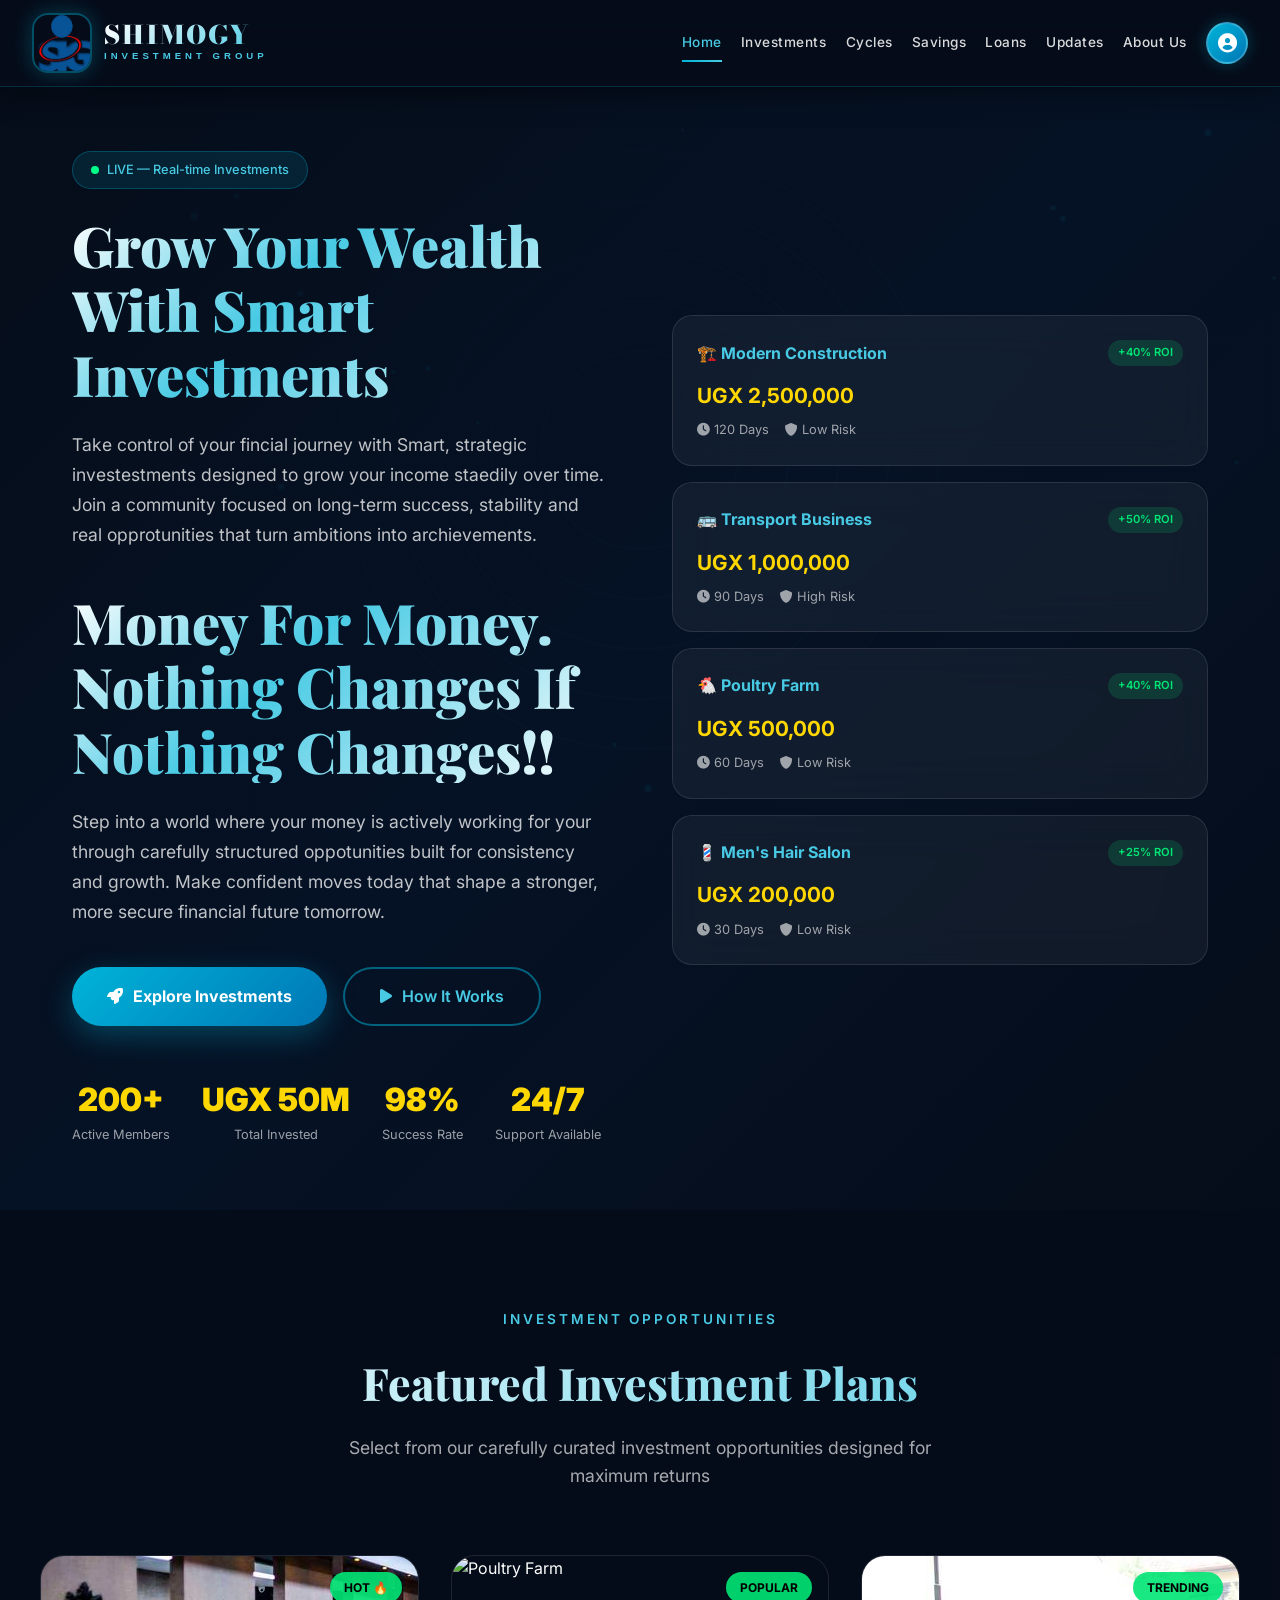
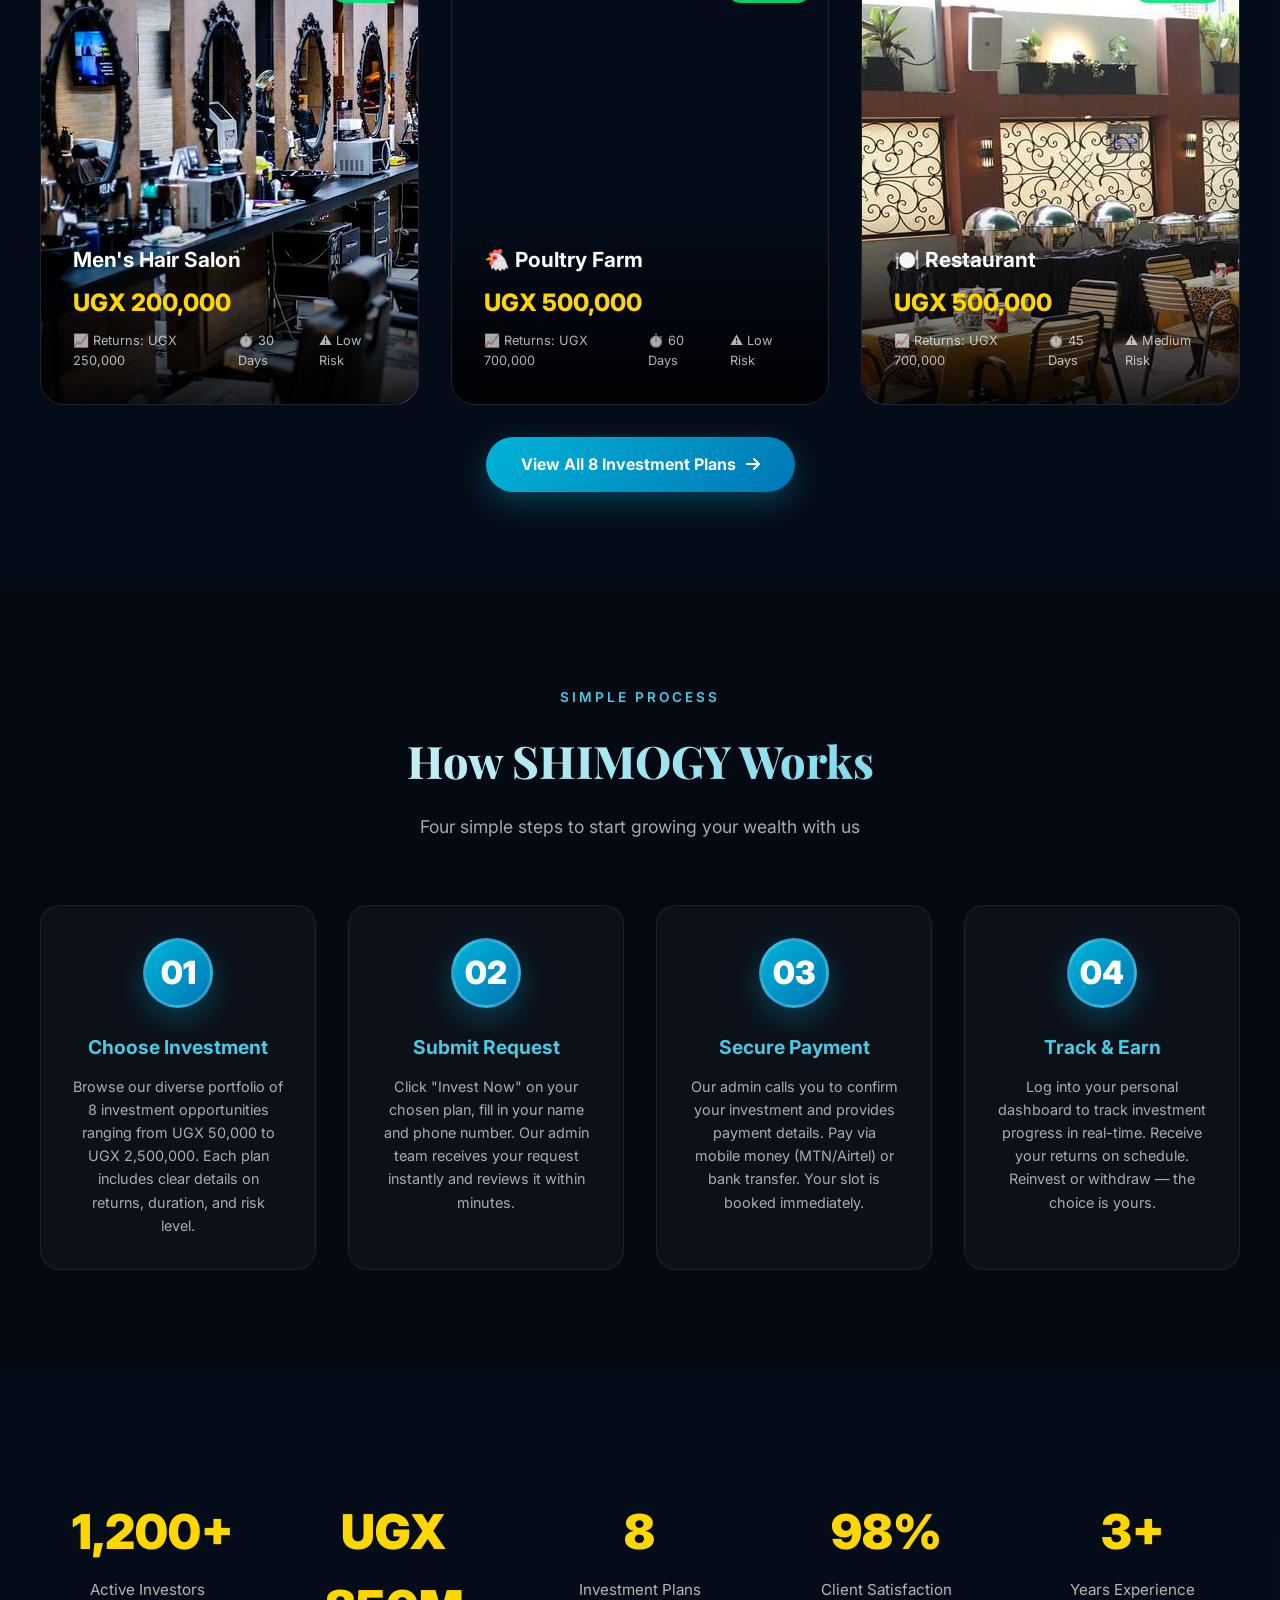
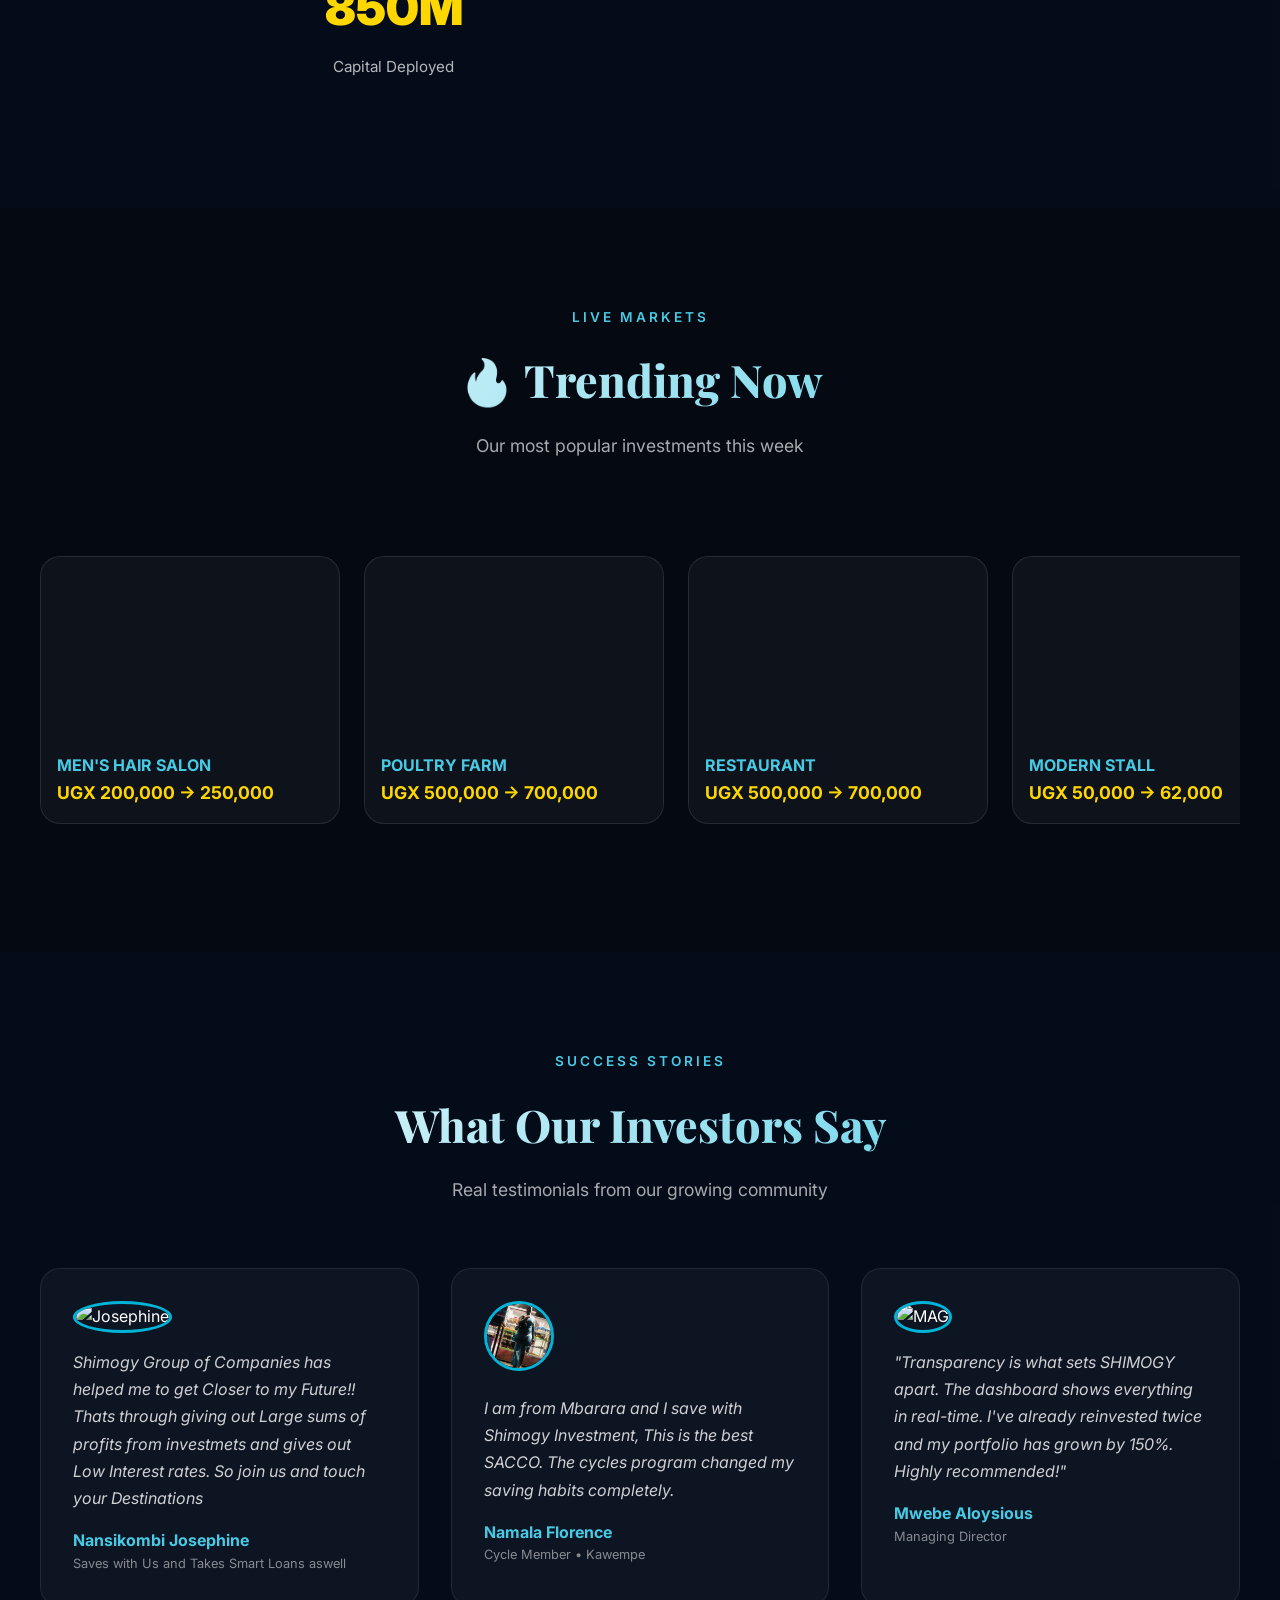
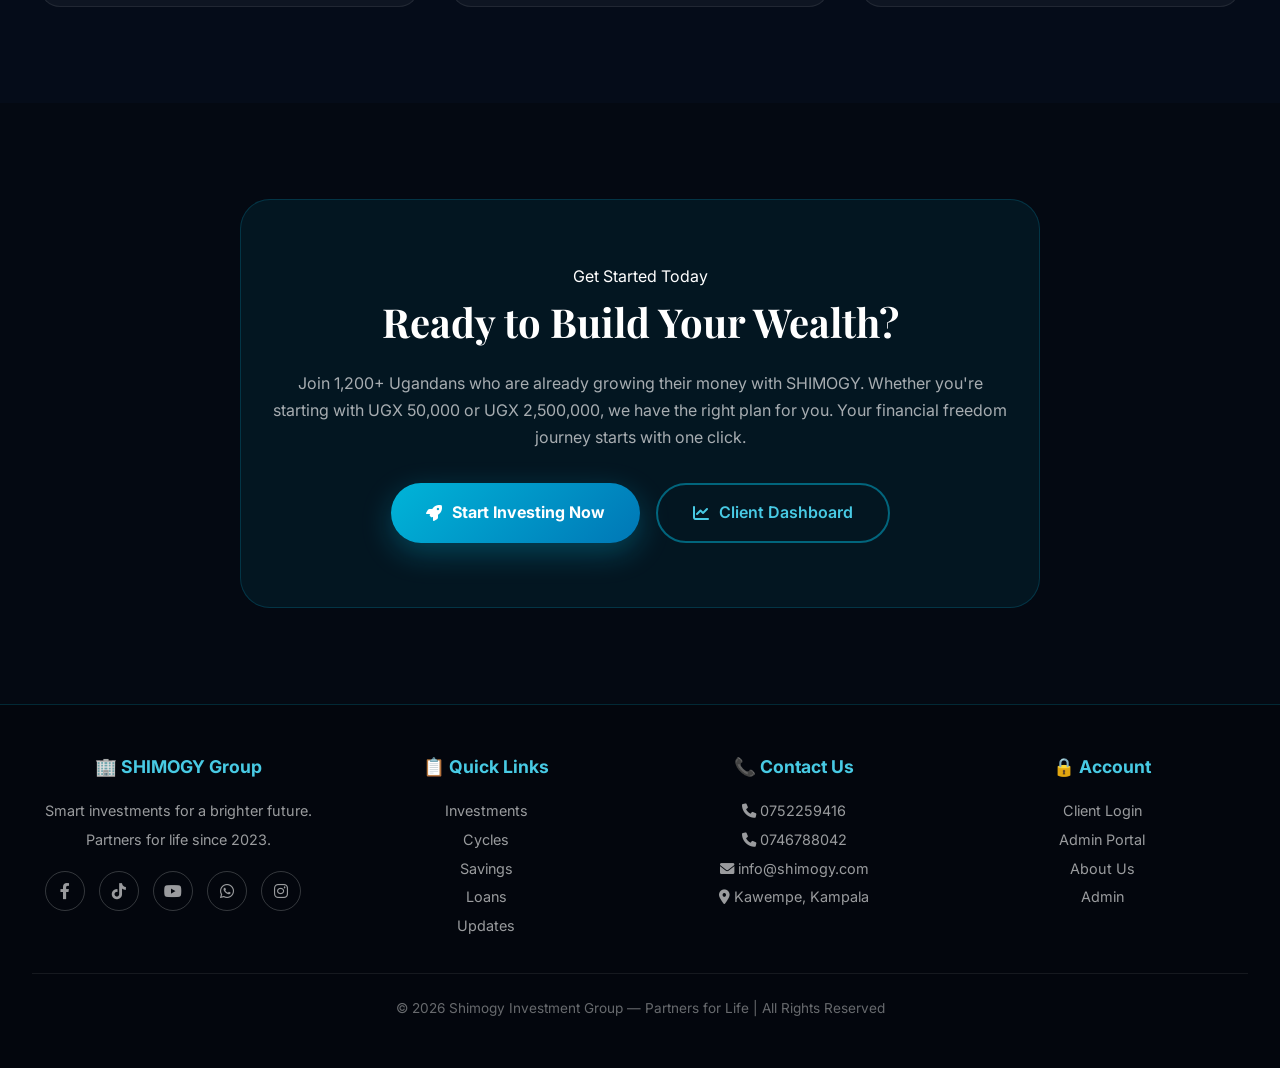
==== commit 1c8fa5cd: "Update index.html" ====
--- a/index.html
+++ b/index.html
@@ -1219,7 +1219,7 @@
         </div>
         <div style="display: grid; grid-template-columns: repeat(auto-fit, minmax(300px, 1fr)); gap: 2rem;">
             <div class="testimonial-card-modern">
-                <img src="images/Josephine.jpg" alt="John" class="testimonial-avatar-large">
+                <img src="images/Josephine.jpg" alt="Josephine" class="testimonial-avatar-large">
                 <p class="testimonial-text">Shimogy Group of Companies has helped me to get Closer to my Future!! Thats through giving out Large sums of profits from investmets and gives out Low Interest rates. So join us and touch your Destinations</p>
                 <div class="testimonial-author">Nansikombi Josephine</div>
                 <div class="testimonial-role">Saves with Us and Takes Smart Loans aswell</div>
@@ -1382,4 +1382,4 @@
 </script>
 
 </body>
-</html>+</html>
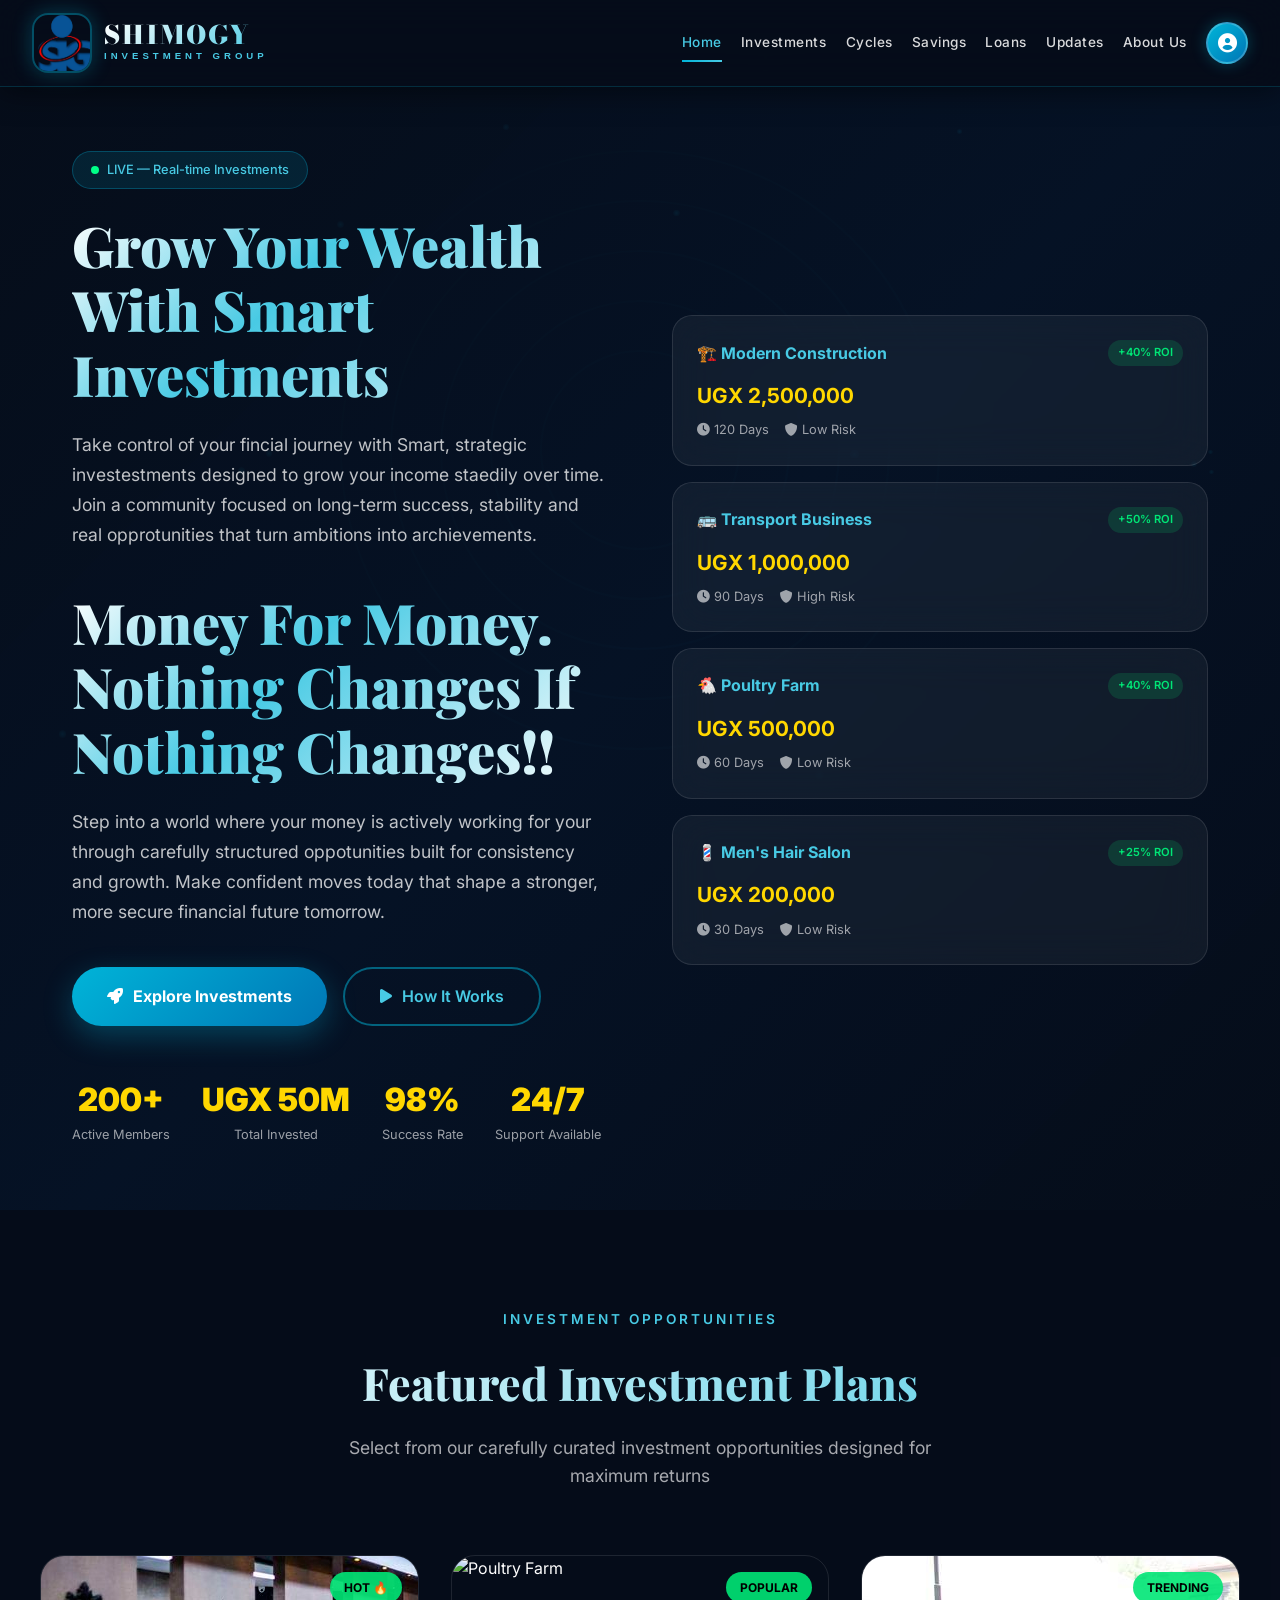
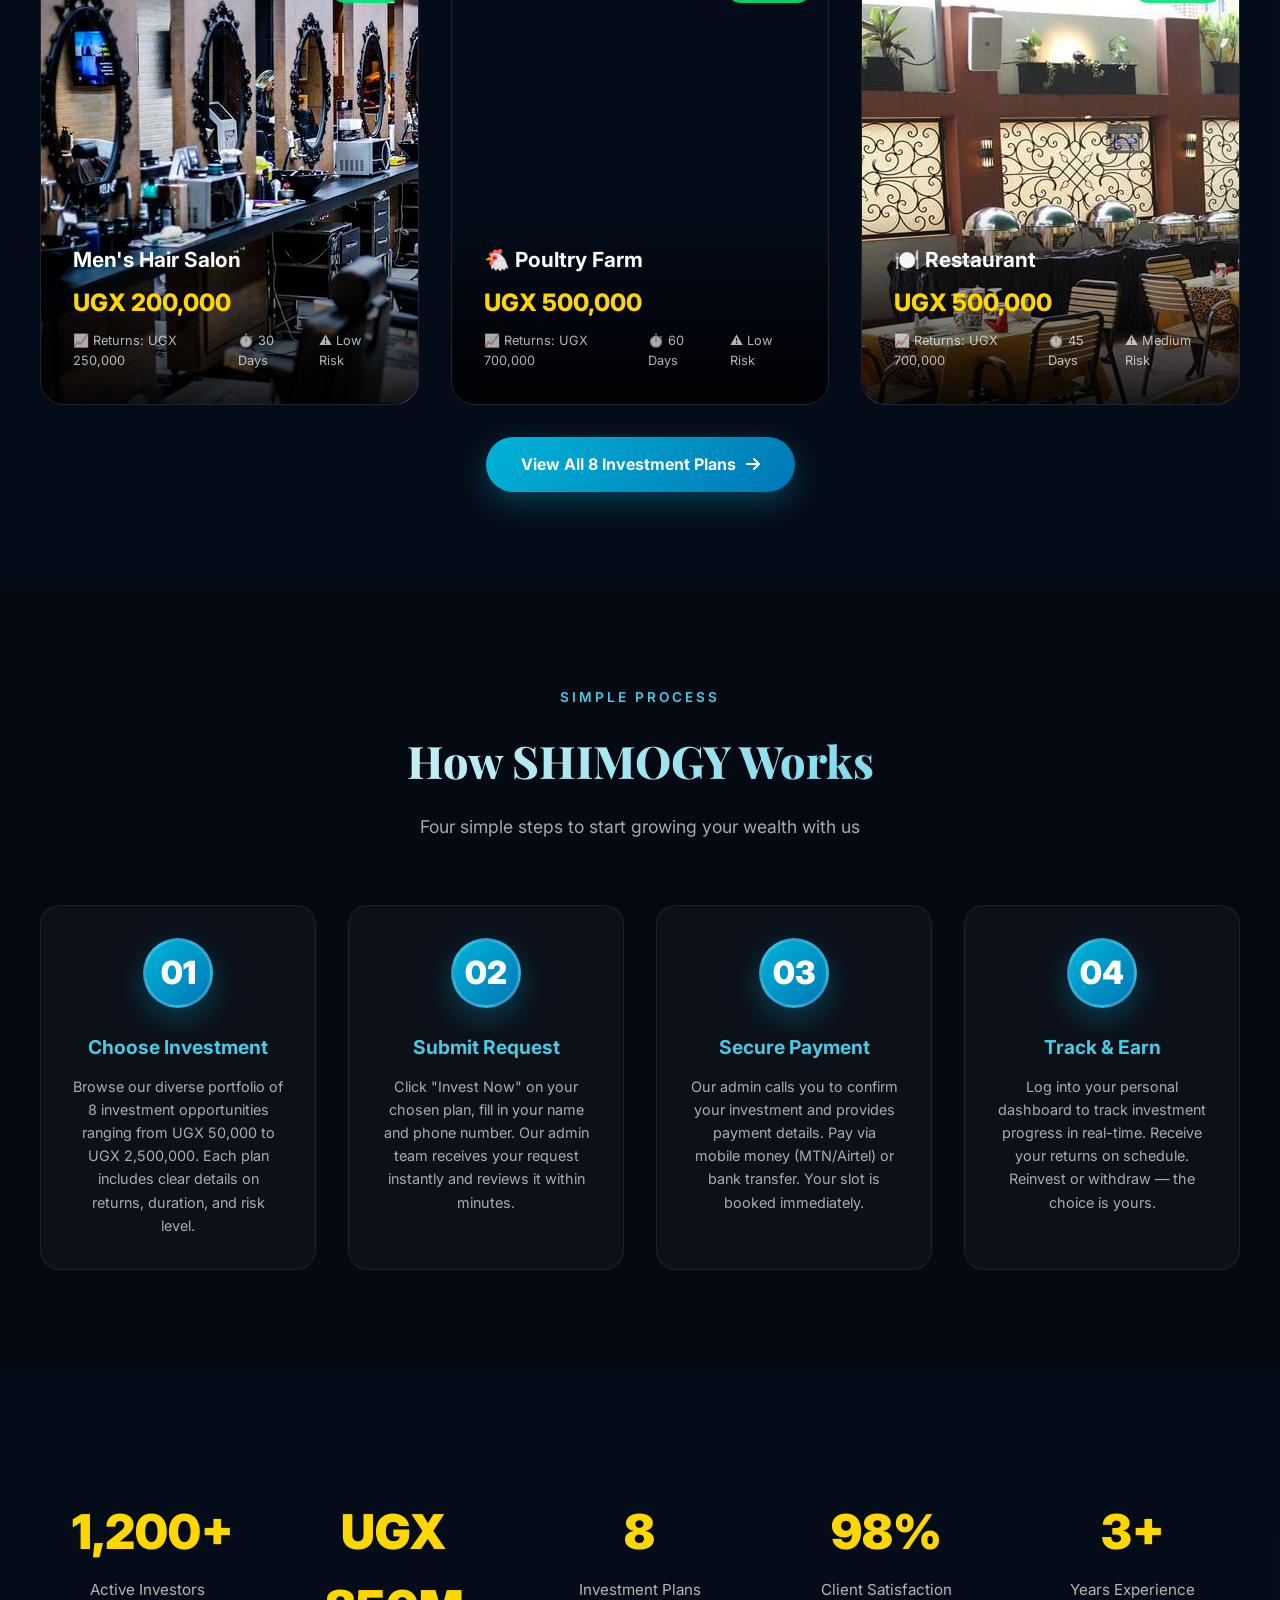
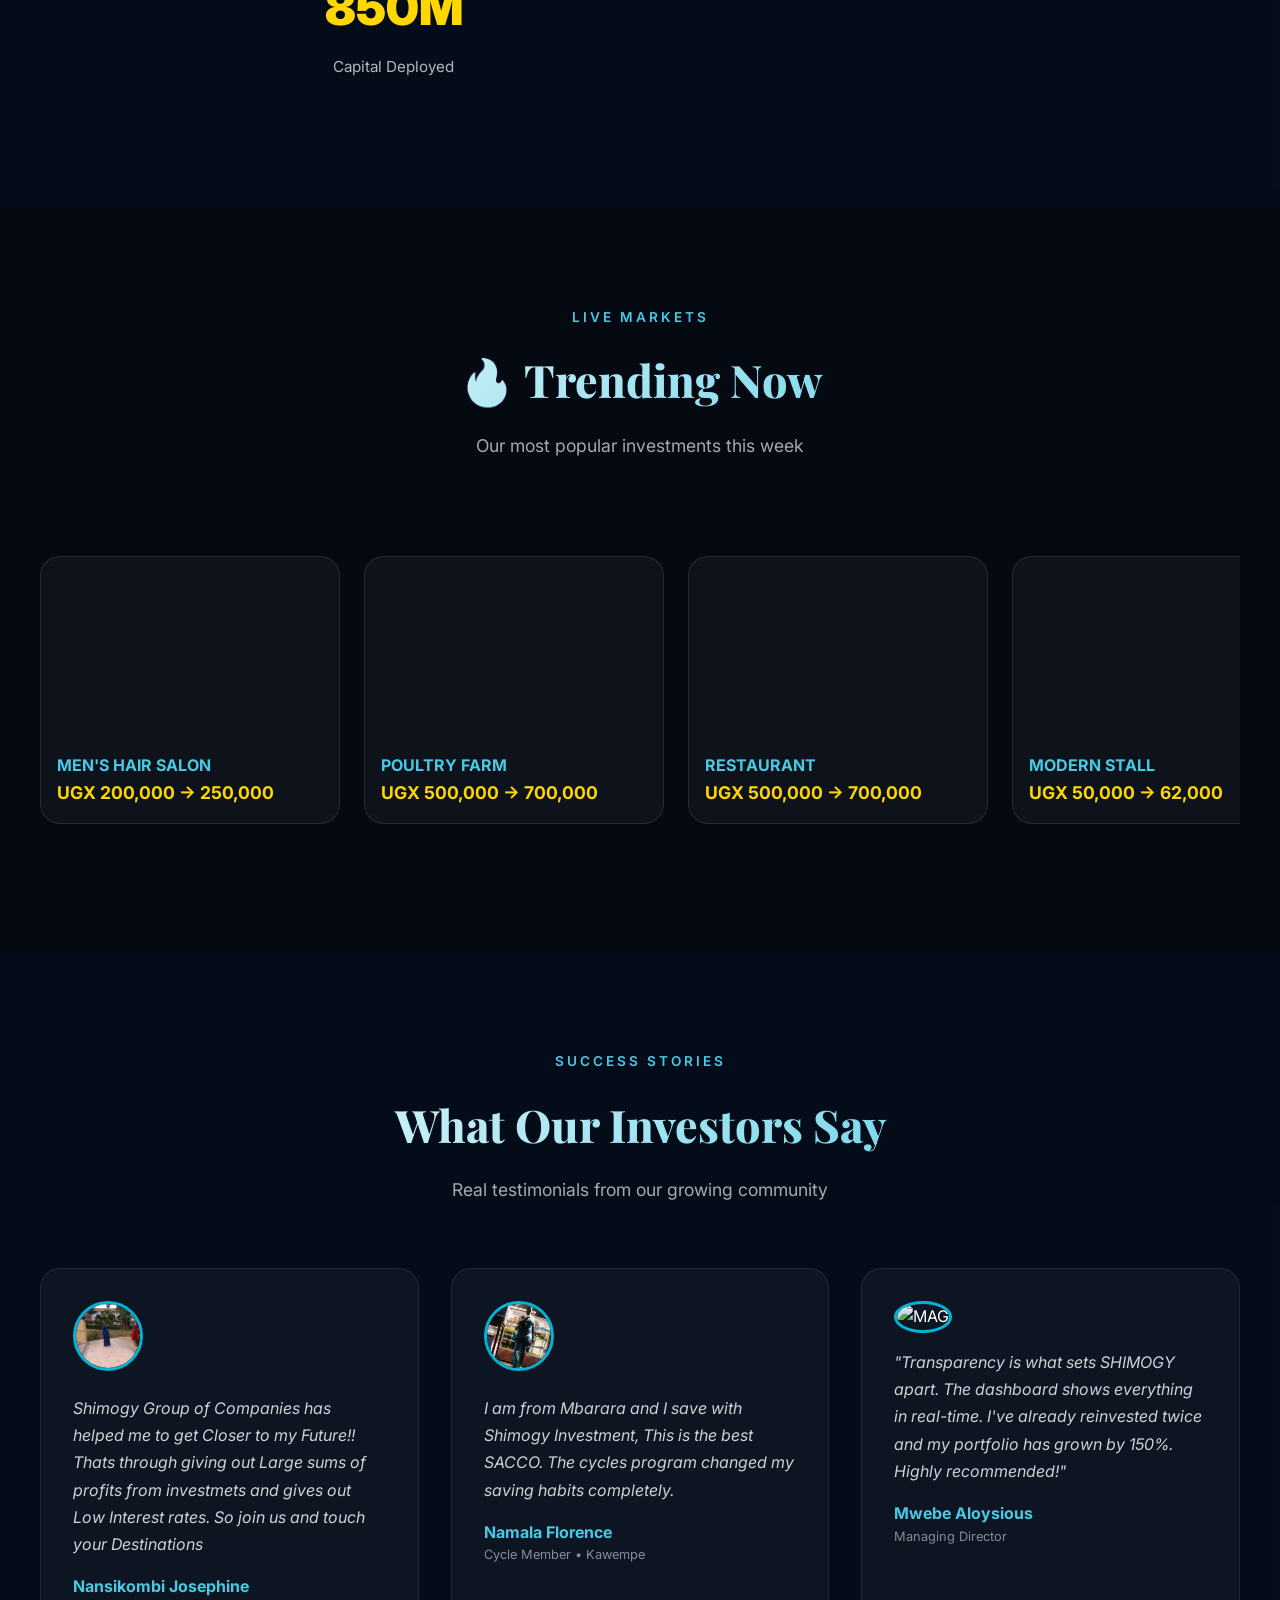
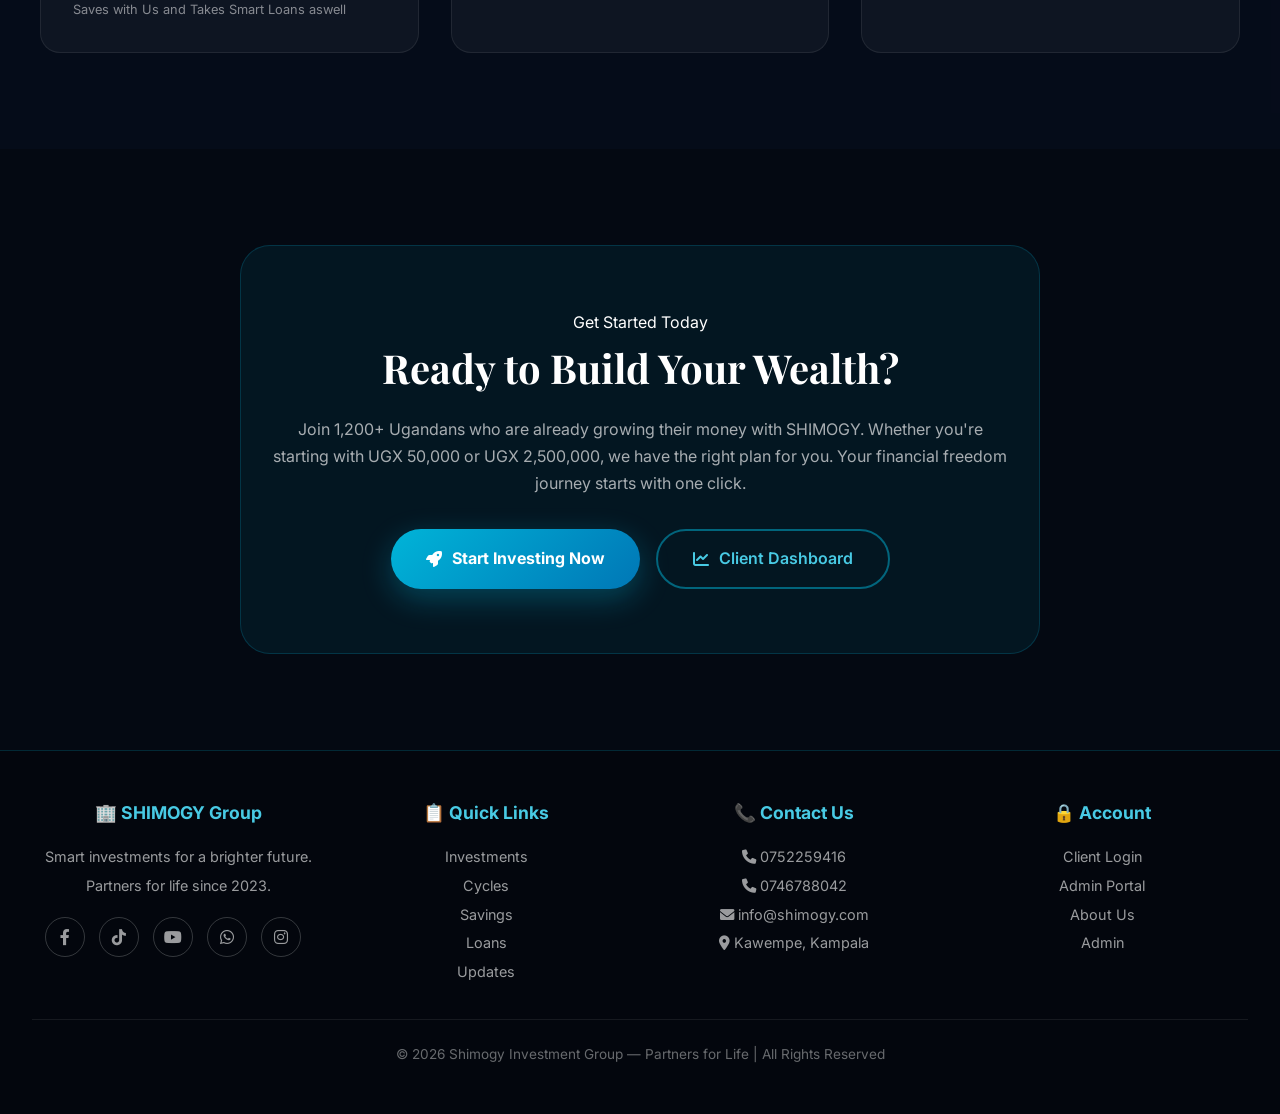
==== commit 7a3947dd: "Update index.html" ====
--- a/index.html
+++ b/index.html
@@ -1219,7 +1219,7 @@
         </div>
         <div style="display: grid; grid-template-columns: repeat(auto-fit, minmax(300px, 1fr)); gap: 2rem;">
             <div class="testimonial-card-modern">
-                <img src="images/Josephine.jpg" alt="Josephine" class="testimonial-avatar-large">
+                <img src="images/josephine.jpg" alt="Josephine" class="testimonial-avatar-large">
                 <p class="testimonial-text">Shimogy Group of Companies has helped me to get Closer to my Future!! Thats through giving out Large sums of profits from investmets and gives out Low Interest rates. So join us and touch your Destinations</p>
                 <div class="testimonial-author">Nansikombi Josephine</div>
                 <div class="testimonial-role">Saves with Us and Takes Smart Loans aswell</div>
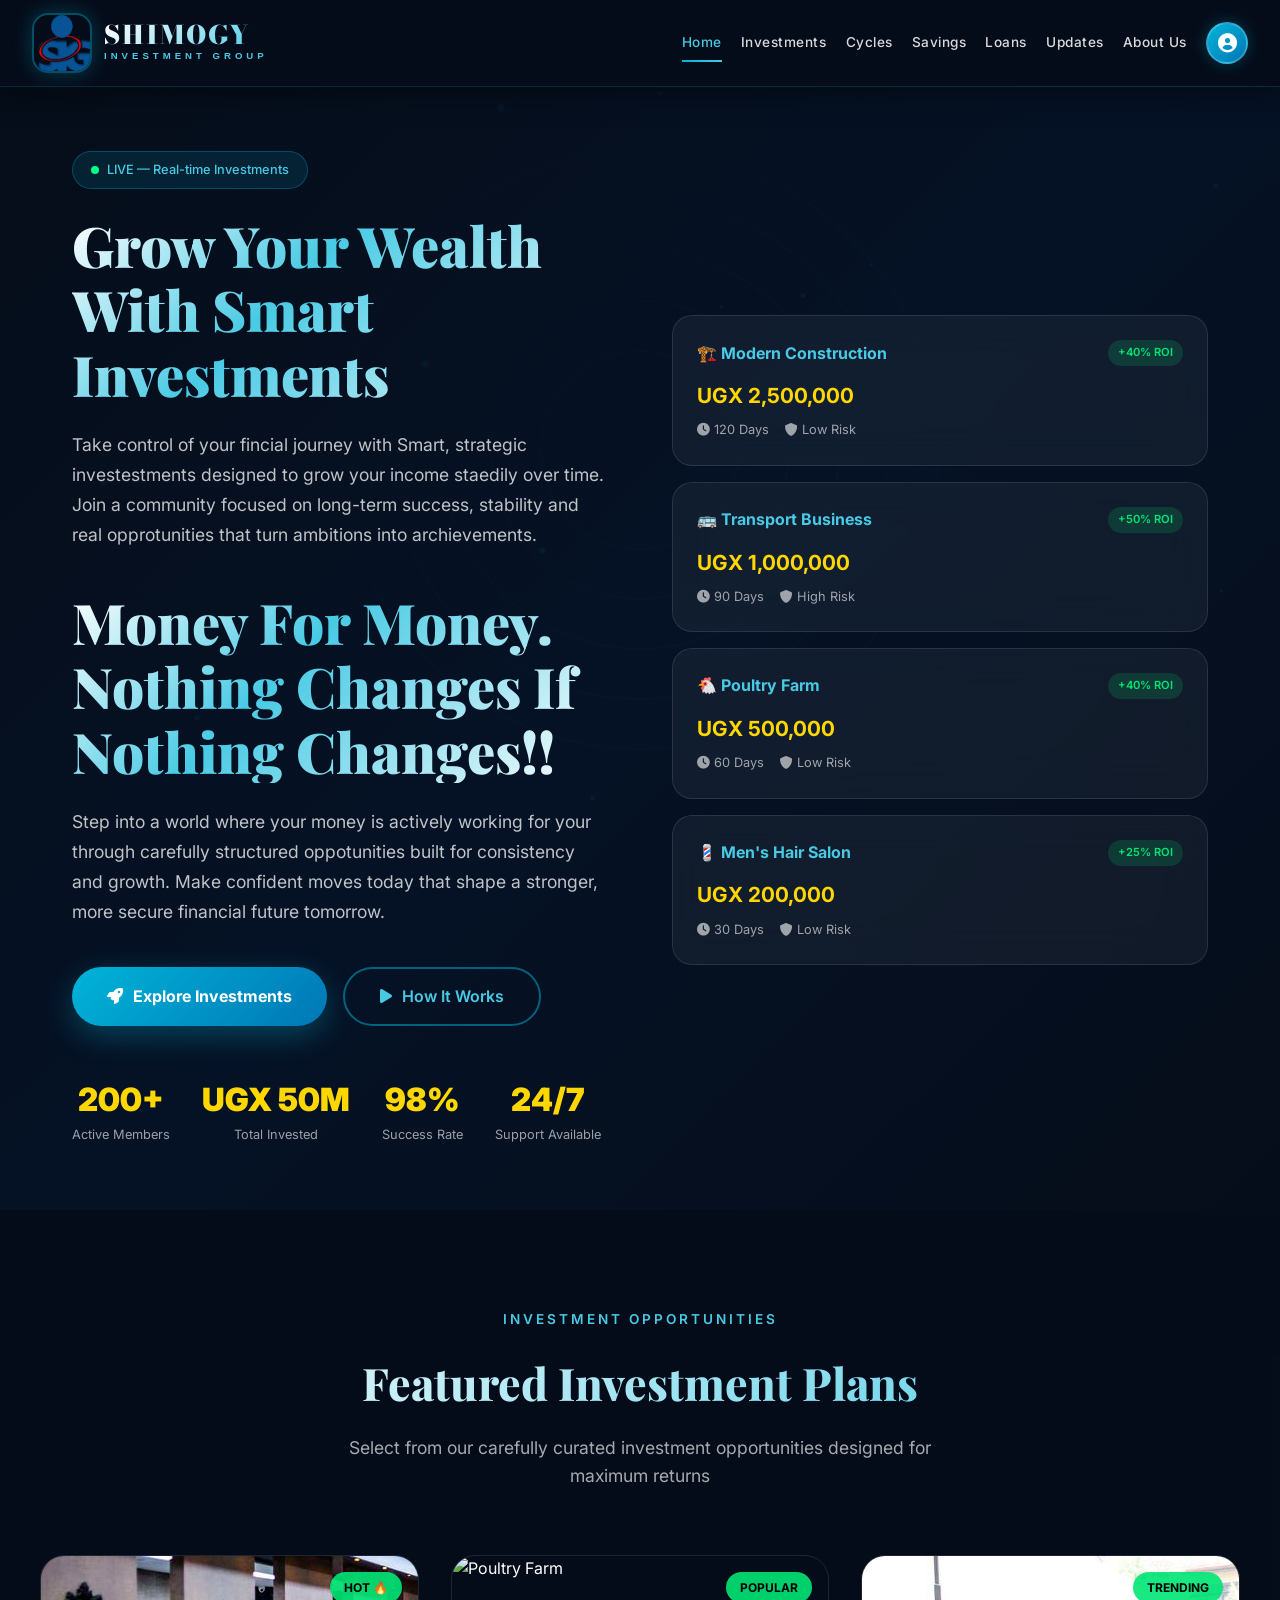
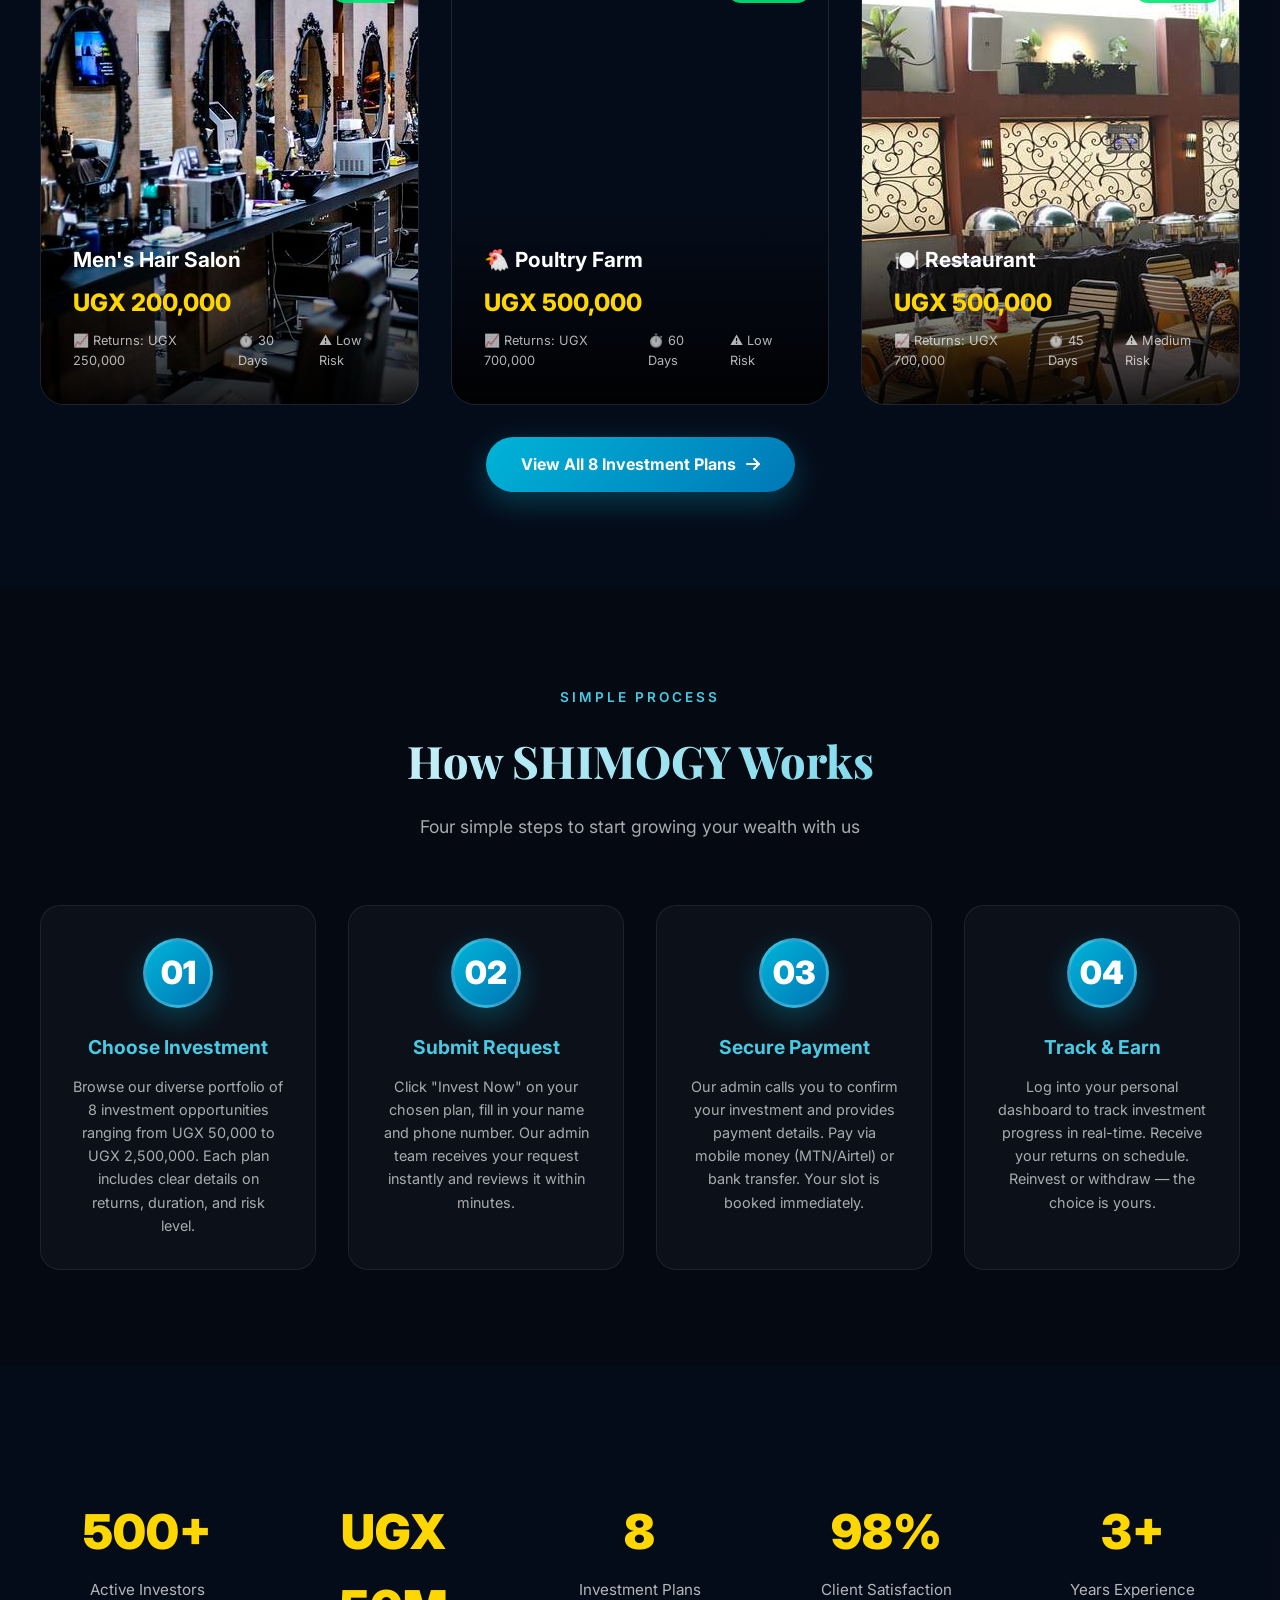
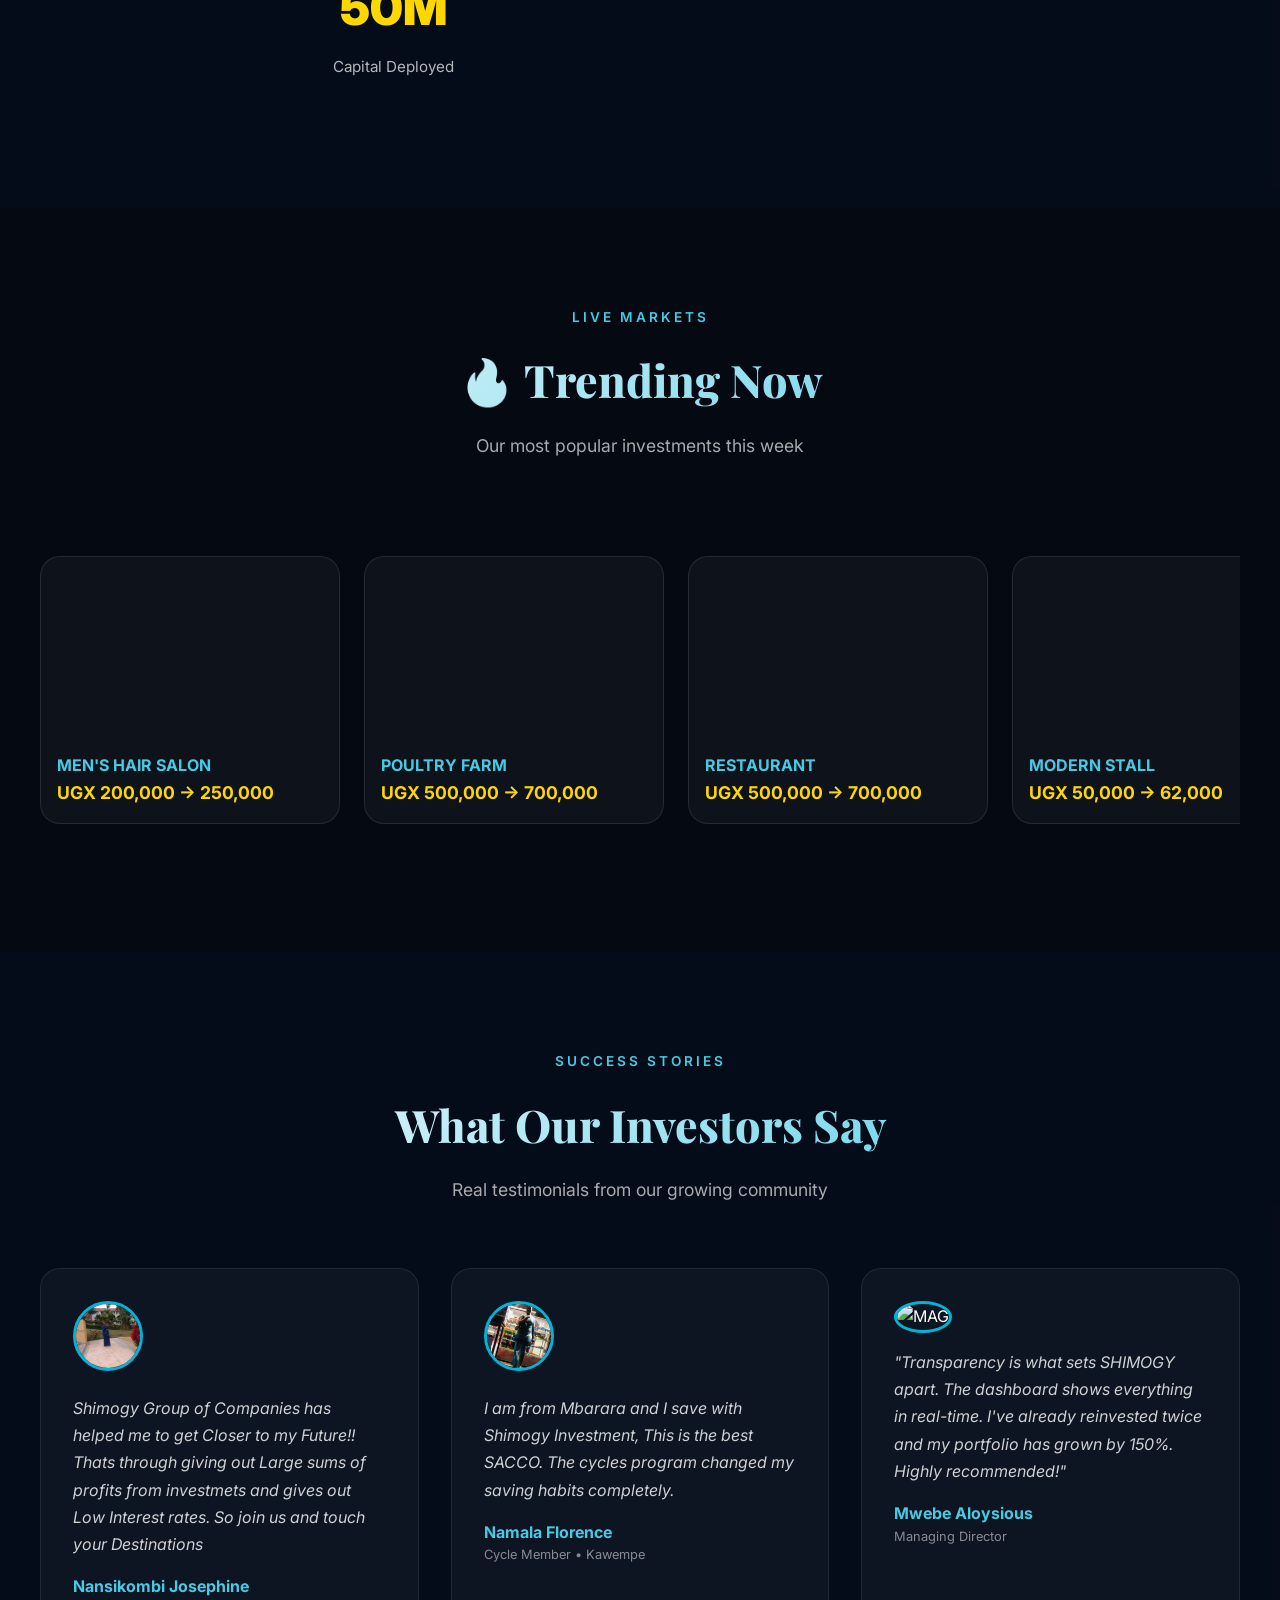
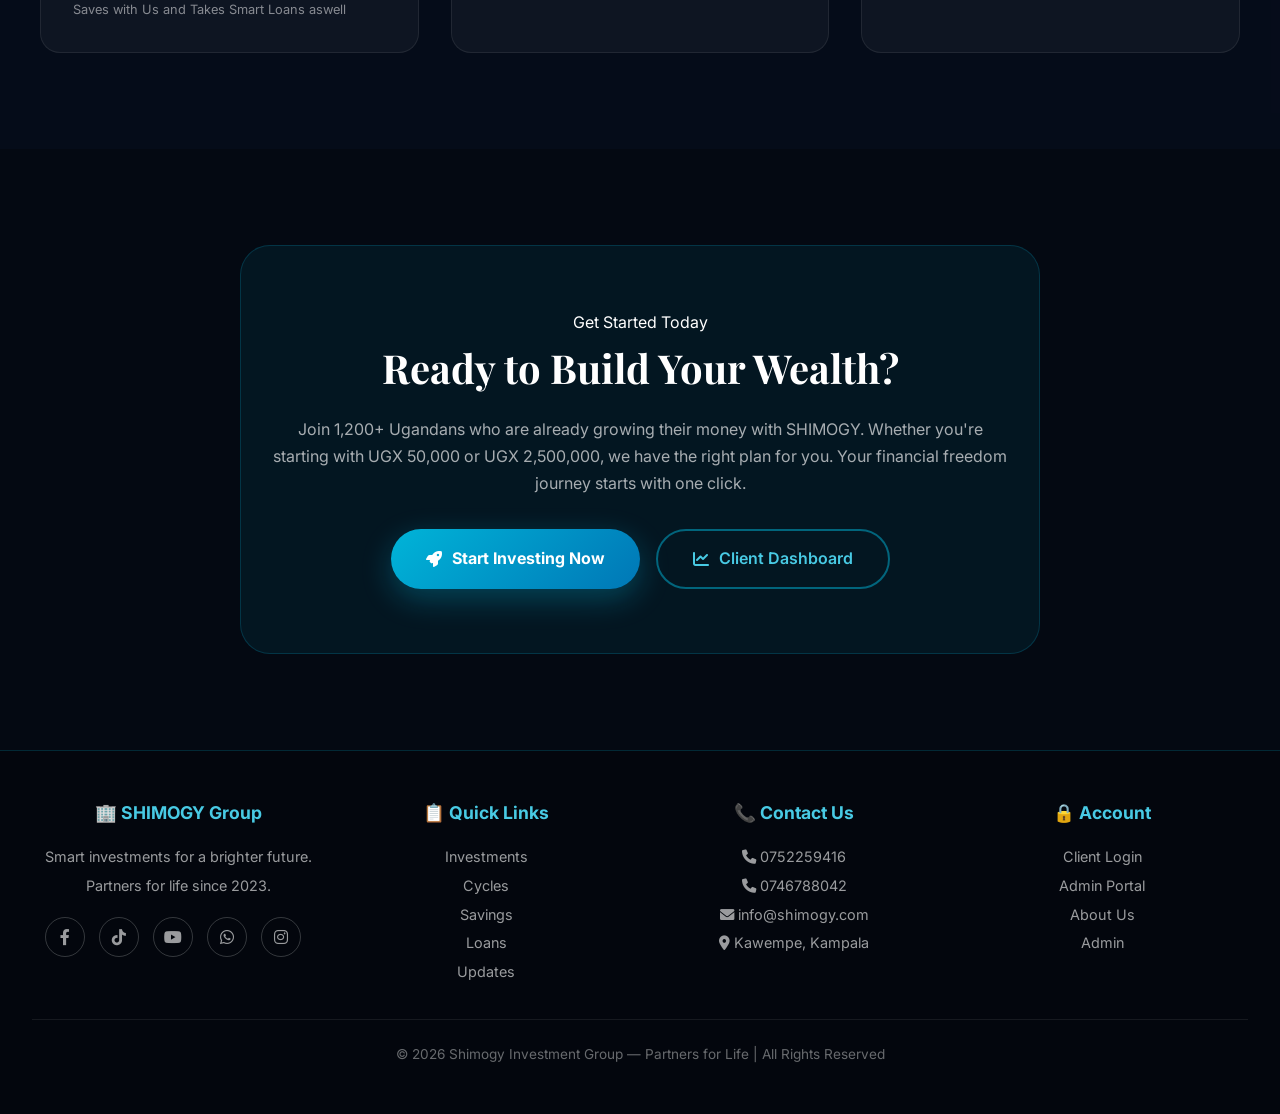
==== commit d04ed24f: "Update index.html" ====
--- a/index.html
+++ b/index.html
@@ -1169,11 +1169,11 @@
     <div class="section-content">
         <div class="stats-counter-grid">
             <div class="stat-counter-item">
-                <div class="stat-counter-number">1,200+</div>
+                <div class="stat-counter-number">500+</div>
                 <div class="stat-counter-label">Active Investors</div>
             </div>
             <div class="stat-counter-item">
-                <div class="stat-counter-number">UGX 850M</div>
+                <div class="stat-counter-number">UGX 50M</div>
                 <div class="stat-counter-label">Capital Deployed</div>
             </div>
             <div class="stat-counter-item">
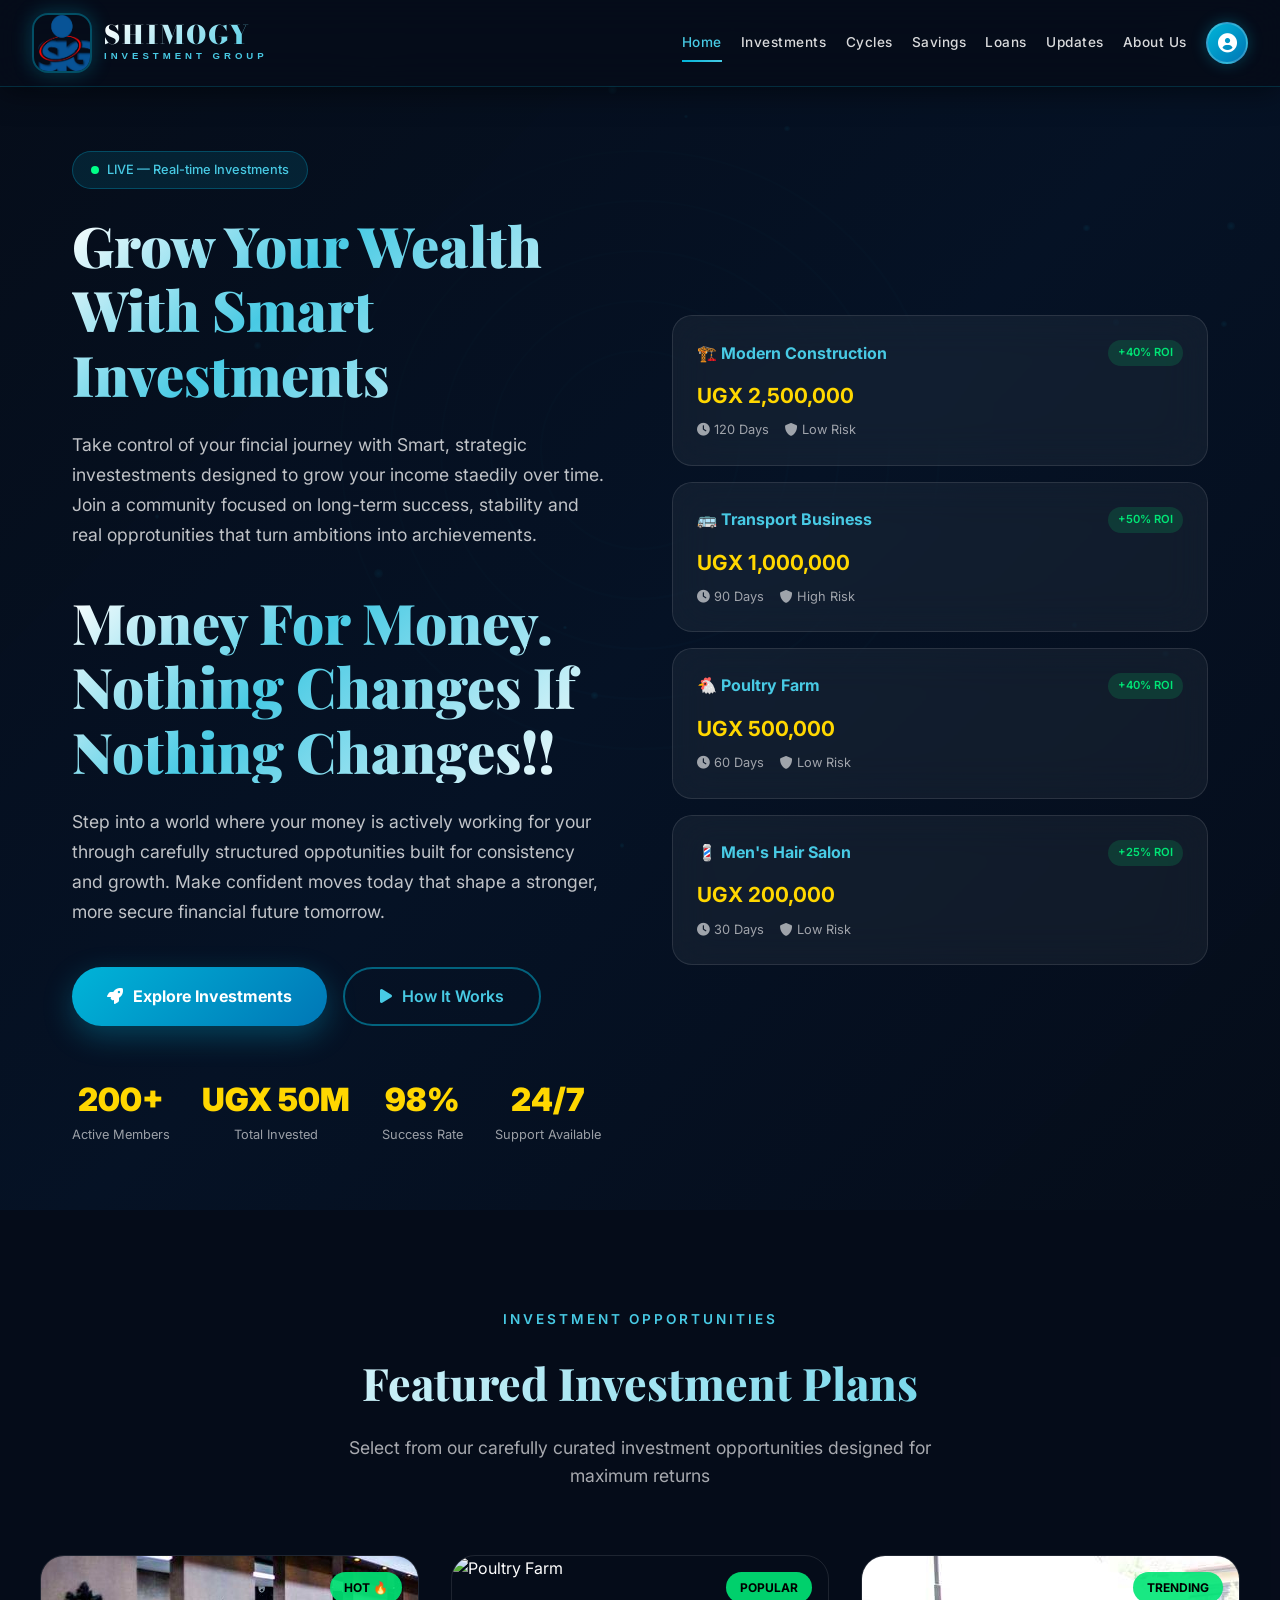
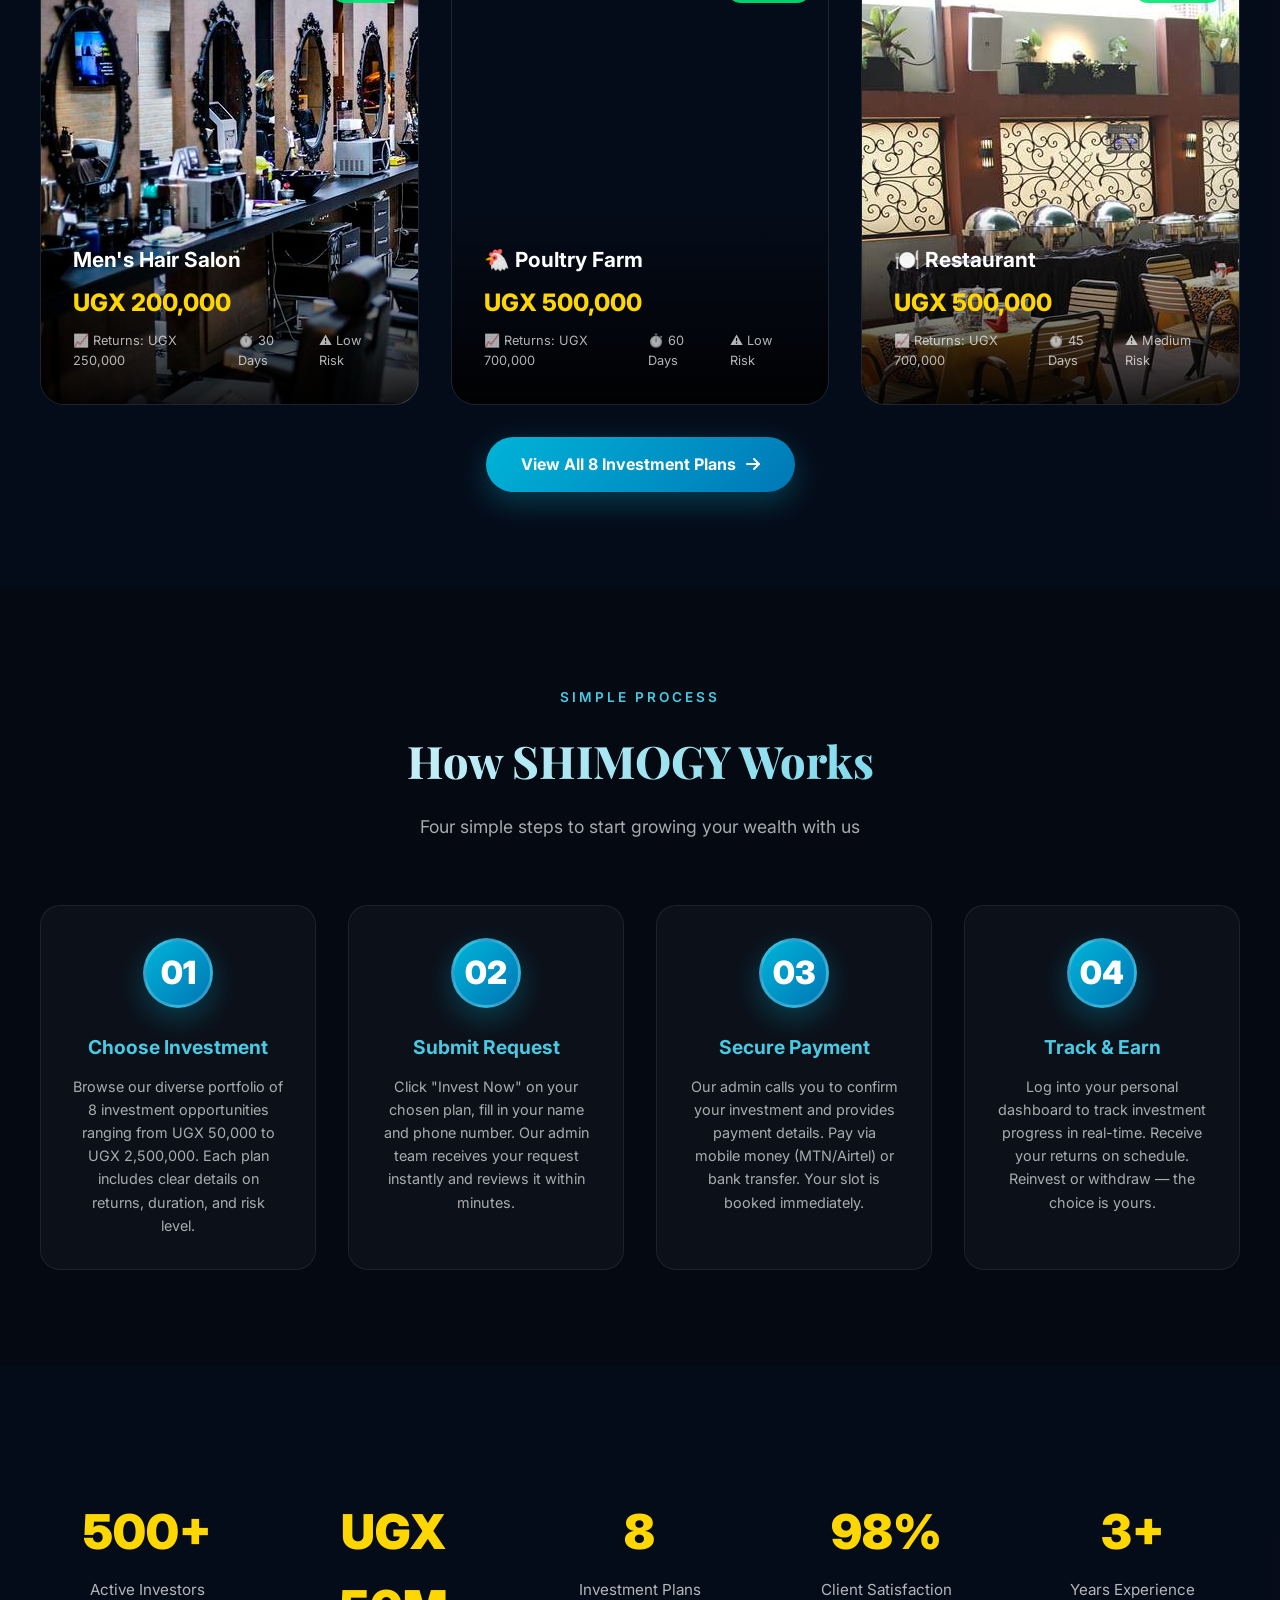
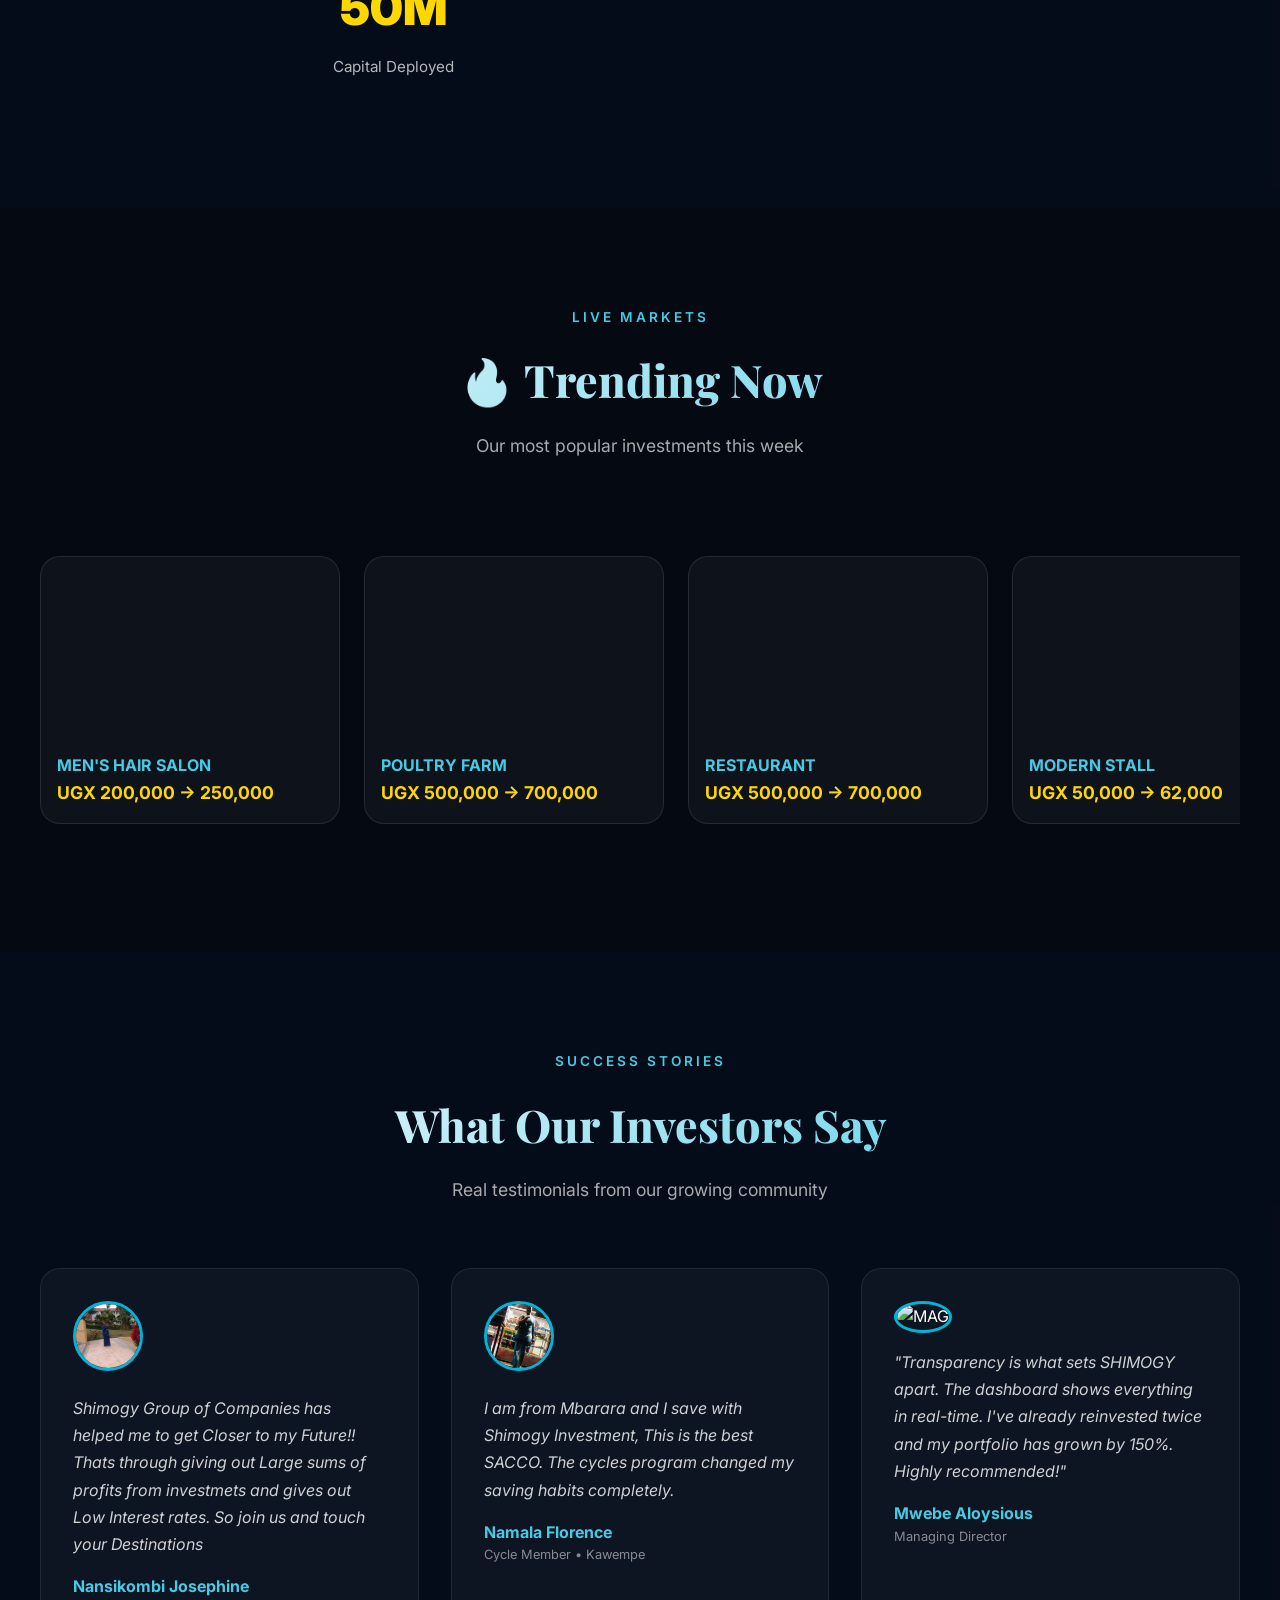
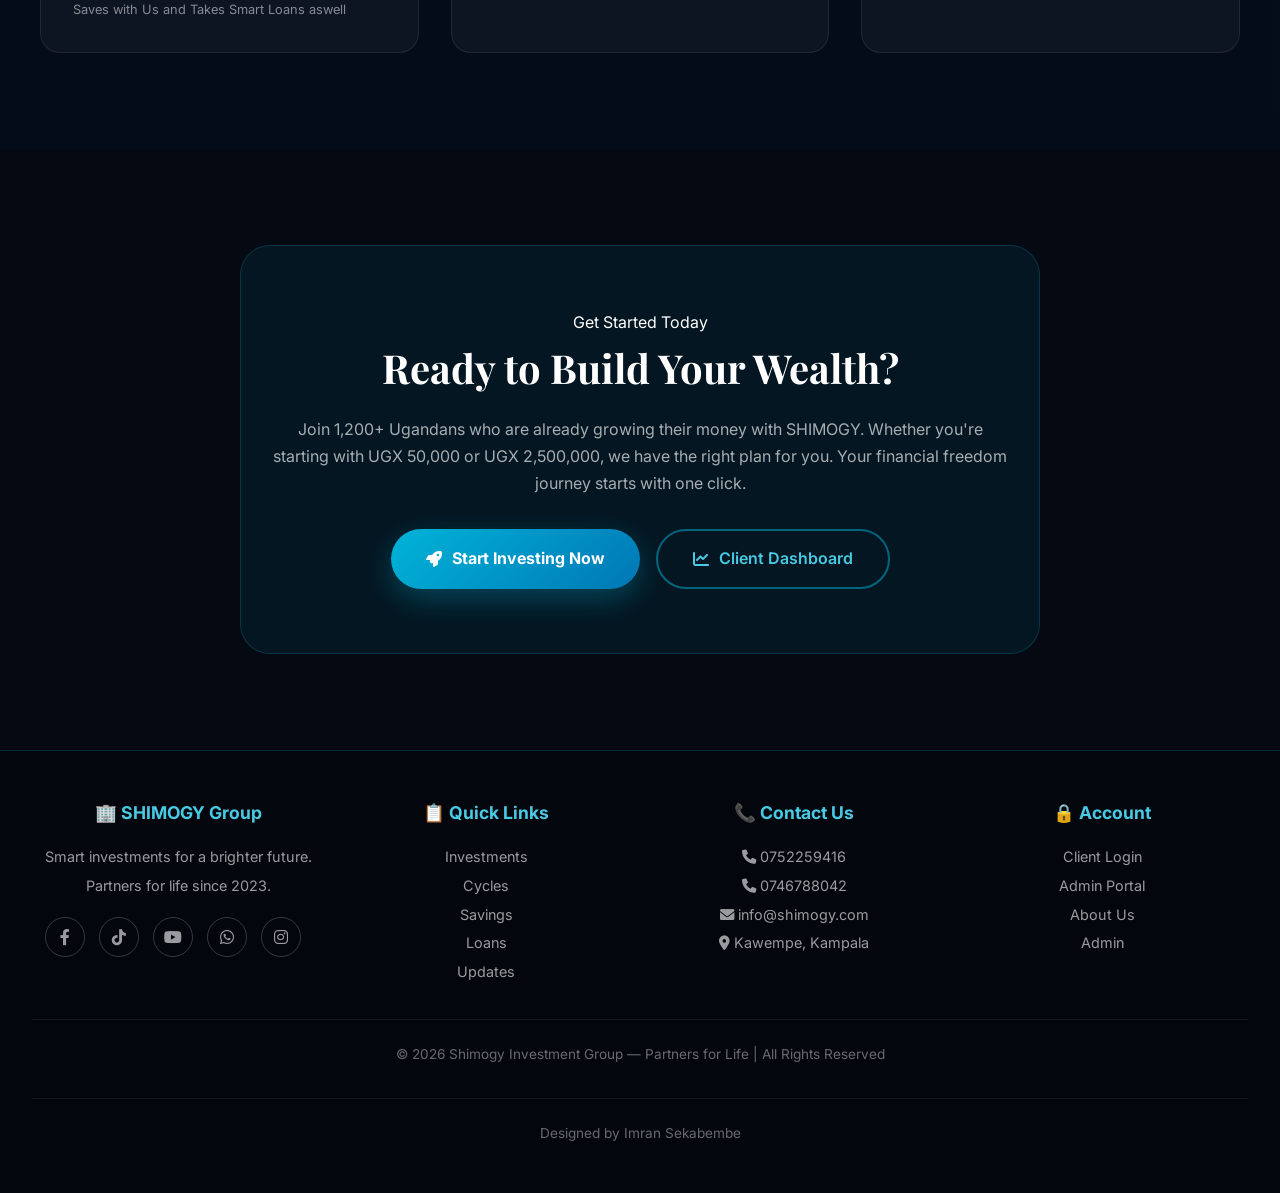
==== commit e241380e: "Update index.html" ====
--- a/index.html
+++ b/index.html
@@ -1305,6 +1305,9 @@
     <div style="text-align: center; margin-top: 2rem; padding-top: 1.5rem; border-top: 1px solid rgba(255,255,255,0.08); color: rgba(255,255,255,0.4); font-size: 0.85rem;">
         © 2026 Shimogy Investment Group — Partners for Life | All Rights Reserved
     </div>
+    <div style="text-align: center; margin-top: 2rem; padding-top: 1.5rem; border-top: 1px solid rgba(255,255,255,0.08); color: rgba(255,255,255,0.4); font-size: 0.85rem;">
+        Designed by Imran Sekabembe
+    </div>
 </footer>
 
 <script src="script.js"></script>
